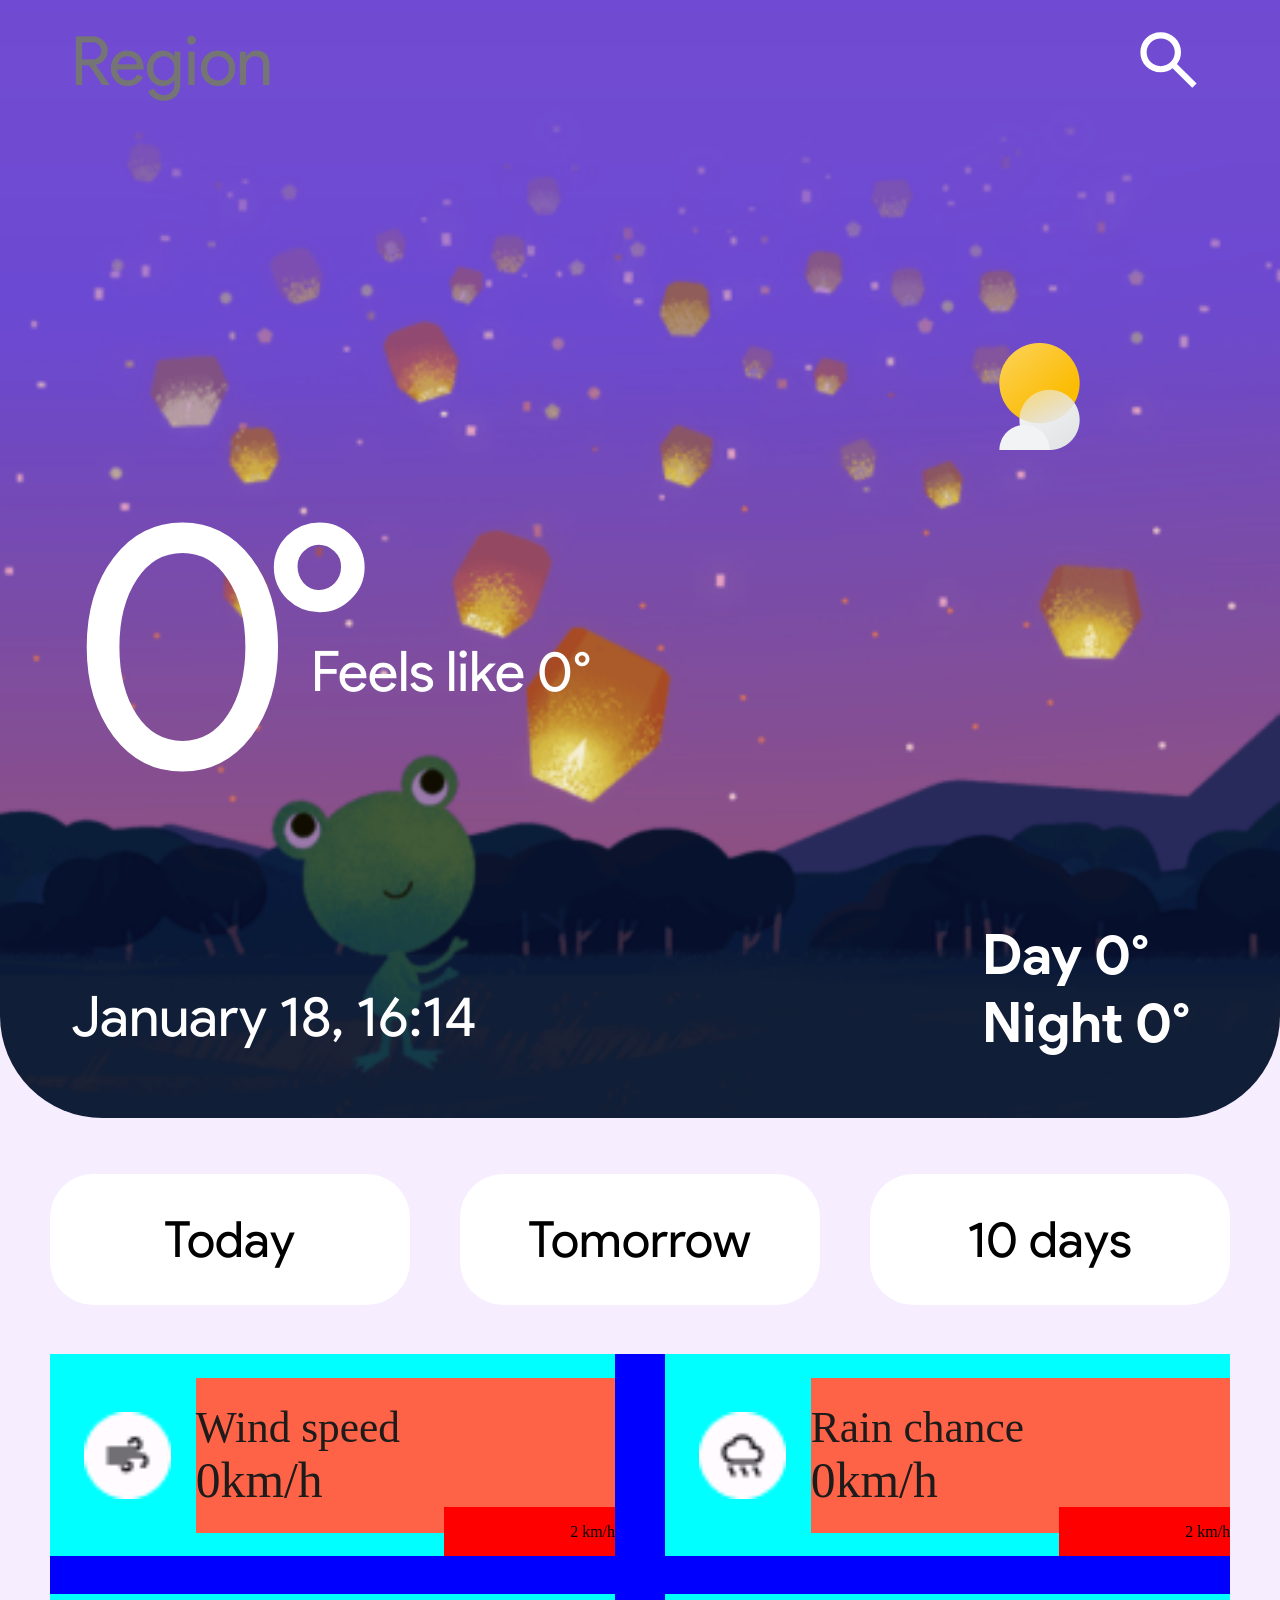
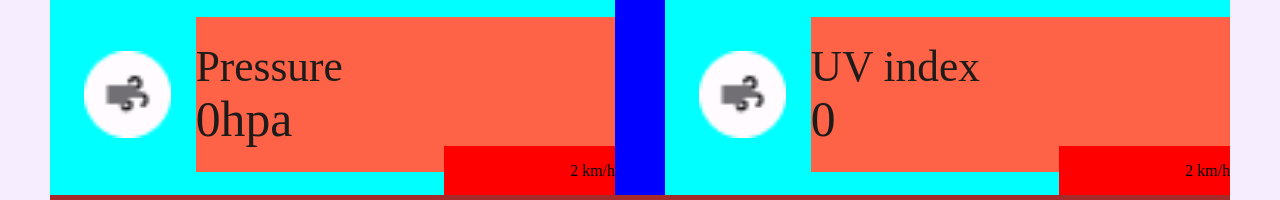
==== index.html @ 2fd83748 "feat: :sparkles: Enhance weather display components; add wind, rain, pressure, and UV sections with " ====
<!DOCTYPE html>
<html lang="en">
<head>
    <meta charset="UTF-8">
    <meta name="viewport" content="width=device-width, initial-scale=1.0">
    <title>Google Weather App Redesign</title>
    <link rel="shortcut icon" href="./storage/img/Dav logo.jpg" type="image/png">
    <link rel="stylesheet" href="./css/style.css">
    <script type="module" defer src="js/main.js"></script>
</head>
<body>
    <!-- wallpaper para la app desplegable-->
    <div>
        <!-- debe agarrar el 100 % de la pantalla y tener transicion de desvanecimiento para ver la pantalla principal -->

    </div> 

    <header class="headercontainer">
        
        <div class="regioncontainer">
            <input type="text" placeholder="Region" name="country"> <img src="storage/img/searchIcon.svg" alt="searchIcon">
        </div>

        <div class="tempcontainer">
            <p>0<span>°</span></p> <!-- comportamiento default -->
        </div>
        
        <div class="feelslikecontainer">
            <p>Feels like 0<span>°</span></p>
        </div>
        
        <div class="imgweathercontainer">
            <img src="storage/img/cloud_and_sun_1.png" alt="">
            <p>cloudy</p>
        </div>

        <div class="datecontainer">
            <p>January 18, 16:14</p>
        </div>

        <div class="daynightcontainer">
            <p>Day 0<span>°</span></p>
            <p>Night 0<span>°</span></p>
        </div>

        <div class="selectioncontaienr">
            <button>Today</button>
            <button>Tomorrow</button>
            <button>10 days</button>
        </div>


    </header>
    
    <main class="maincontainer">

        <section class="windrainpressureuvcontainer">
            
            <div class="windcontainer"> 
                
                <div>

                    <img src="storage/img/air.png" alt="">
                    
                    <div>
                        <p>Wind speed</p>
                        <p>0km/h</p>
    
                    </div>
                
                </div>

                <div>
                    <!-- velocidad con respecto a la hora anterior -->
                    <img src="" alt="">
                    <p>
                        2 <span>km/h</span>
                    </p>
                </div>
           
            </div>

             
            <div class="raincontainer"> 
                
                <div>

                    <img src="storage/img/rainy.png" alt="">
                    
                    <div>
                        <p>Rain chance</p>
                        <p>0km/h</p>
    
                    </div>
                
                </div>

                <div>
                    <!-- velocidad con respecto a la hora anterior -->
                    <img src="" alt="">
                    <p>
                        2 <span>km/h</span>
                    </p>
                </div>
           
            </div>

             
            <div class="pressurecontainer"> 
                
                <div>

                    <img src="storage/img/air.png" alt="">
                    
                    <div>
                        <p>Pressure</p>
                        <p>0hpa</p>
    
                    </div>
                
                </div>

                <div>
                    <!-- velocidad con respecto a la hora anterior -->
                    <img src="" alt="">
                    <p>
                        2 <span>km/h</span>
                    </p>
                </div>
           
            </div>

             
            <div class="uvcontainer"> 
                
                <div>

                    <img src="storage/img/air.png" alt="">
                    
                    <div>
                        <p>UV index</p>
                        <p>0</p>
    
                    </div>
                
                </div>

                <div>
                    <!-- velocidad con respecto a la hora anterior -->
                    <img src="" alt="">
                    <p>
                        2 <span>km/h</span>
                    </p>
                </div>
           
            </div>


        </section>
        <section class="hourlyforecast">

        </section>

        <section class="dailyforecast">

        </section>

    </main>




    <br><br><br><br><br><br><br><br><br><br><br><br><br><br><br><br><br><br><br><br><br><br><br><br><br><br><br><br><br><br><br><br><br><br><br><br><br><br><br><br><br><br><br><br><br><br><br><br><br><br>
    <br><br><br><br><br><br><br><br><br><br><br><br><br><br><br><br><br><br><br><br><br><br><br><br><br><br><br><br><br><br><br><br><br><br><br><br><br><br><br><br><br><br><br><br><br><br><br><br><br><br>

</body>
</html>
---- css/style.css ----
@import url(variables.css);

:root{

    --time: 1s;
    color-scheme: light dark;
}

*{margin: 0; padding: 0; 
    /* outline: 1px solid tomato; */
}
*::before, *::after{box-sizing: border-box;}
body{min-height: 100dvh;}
input, button, textarea, select{font: inherit;}
p{text-wrap: pretty;}
h1, h2, h3, h4, h5, h6{text-wrap: balance;}
/* img, video, svg{height: auto; max-width: 100%;} */
@media (prefers-reduced-motion: reduce){
*, *::before, *::after{
animation-duration: 0.01ms !important;
animation-iteration-count: 1 !important;
max-width: 100%;
transition-duration: 0.01ms !important;
scroll-behavior: auto !important;
transition: none;
}
}



/* ancho 412px */
/*  4.12 */
body{
    
    background-color: light-dark(rgba(246, 237, 255, 1),#252525);
}

.headercontainer {
    color: white;
    position: fixed;
    top: 0;
    width: 100vw;
    height: 87.37vw;
    background: url(../storage/img/background.png);
    
    background-repeat: no-repeat;
    background-size: cover;
    background-position-y: 100%;
    border-bottom-left-radius: 8vw;
    border-bottom-right-radius: 8vw;
    
    transition: height var(--time) ease-in-out, 
            background var(--time) ease-in-out, 
            border var(--time) ease-in-out, 
            border-radius var(--time) ease-in-out;
    
    .regioncontainer{
        position: fixed;
        width: 100vw;
        top: 1.45vw;
        
        
        display: flex;
        flex-direction: row;
        justify-content: space-between;
        align-items: center;
        input{
            width: inherit;
            font-family: "Product\ Sans\ Regular.ttf";
            margin-left: 5.58vw ;
            font-size: 5.34vw;
            border: none;
            outline: none;
            background: transparent;
            color: white;
            transition: all var(--time) ease-in-out;
        }

        
        img{
            margin-right: 5.82vw; 
            width: 5.82vw;
            height: 5.82vw;
        }

    }

    .tempcontainer{
        font-family: "Product\ Sans\ Regular.ttf";
        letter-spacing: -2.4vw;
        position: fixed;
        left: 5.58vw;
        top:33.73vw;
        white-space: nowrap;
        font-size: 27.18vw;
        transition: all var(--time) ease-in-out;
        
    }

    .feelslikecontainer{
        font-family: "Product\ Sans\ Regular.ttf";
        position: fixed;
        left: 24.27vw;
        top: 49.75vw;
        font-size: 4.36vw;
        transition: all var(--time) ease-in-out;

    }
    .imgweathercontainer{
        position: fixed;
        top:17.96vw;
        left:68.20vw;
        display: flex;
        flex-direction: column;
        gap: 3.39vw;
        height: 36.16vw;
        align-items: center;
        transition: all var(--time) ease-in-out;
        text-align: center;
        img{
            
            width: 25.97vw;
            height: 25.97vw;
            transition: all var(--time) ease-in-out;
            object-fit: scale-down;
        }

        p{
            font-family: "Product\ Sans\ Regular.ttf";
            font-size: 5.33vw;
            
            
        }
    }

    .datecontainer{
        font-family: "Product\ Sans\ Regular.ttf";
        position: fixed;
        top: 76.69vw;
        left: 5.58vw;
        font-size: 4.36vw;
        transition: all 0s ease-in-out;
        
    }

    .daynightcontainer{
        font-family: "font/Product\ Sans\ Bold.ttf";
        position: fixed;
        top: 71.84vw;
        left: 76.69vw;
        font-size: 4.36vw;
        display: flex;
        flex-direction: column;
        transition: all var(--time) ease-in-out;

    }


    .selectioncontaienr{
        position: fixed;
        display: flex;
        flex-direction: row;
        gap: 3.88vw;
        top: 91.74vw;
        
        left: 3.88vw;
        text-align: center;
        justify-content: center;
        align-items: center;
        width: 92.23vw;
        height: 10.19vw;
        transition: all var(--time) ease-in-out;
        
        button{
            font-family: "Product\ Sans\ Regular.ttf";
            height: 10.19vw;
            width: 40.29vw;
            justify-content: center;
            align-items: center;
            display: flex;
            border-radius: 3.40vw;
            background-color: white;
            color: black;
            font-size: 3.88vw;
            border: none;
        }
        
        button:hover{
            background-color: rgba(224, 182, 255, 1);
        }


    }
}


.maincontainer{
    background-color: brown;
    position: fixed;
    top: 105.82vw;
    left: 3.88vw;
    width: 92.23vw;
    height:100vw ;
    transition: all var(--time) ease-in-out;
    display: flex; flex-direction: column;
    gap:3.88vw ;

    .windrainpressureuvcontainer{
        background-color: blue;
        height: 34.45vw;
        width: 92.23vw;
        display: flex;
        flex-wrap: wrap;
        row-gap: 2.91vw;
        column-gap: 3.88vw;
        justify-content: space-around;
        align-items: center;
    
        div{
            position: relative;
            display: flex;
            flex-direction: row;
            justify-content: flex-end;
            align-items: center;
            height: 15.77vw;
            width:44.17vw ;
            background-color: aqua;
            
            >div:nth-child(1){
                
                width: 41.5vw;
                height: 12.13vw;                
                display: flex;
                justify-content: space-between;
                flex-direction: row;
                gap: 1.94vw;
                >img{
                    width: 6.79vw;
                    height: 6.79vw;
                }
                >div{
                    
                    display: flex;
                    flex-direction: column;
                    justify-content: center;
                    align-items: flex-start;
                    
                    width: 32.76vw;
                    height: 12.13vw;
                    background-color: tomato;
                    
                    >p:nth-child(1){
                        font-size: 3.39vw;
                        color: rgba(30, 27, 27, 1);
                        
                    }
                    
                    >p:nth-child(2){
                        font-size: 3.88vw;
                        color: rgba(30, 27, 27, 1);
                    }
                }
            }
            
            >div:nth-child(2){
                height: 3.88vw;
                width: 13.34vw;
                position: absolute;
                background-color: red;
                display: flex;
                flex-direction: row;
                right: 0;
                bottom: 0;

            }


        
        }
    }

    .hourlyforecast{
        background-color: blue;
        height: 10vw;
        width: 10vw;
    }

    .dailyforecast{
        
    }

}
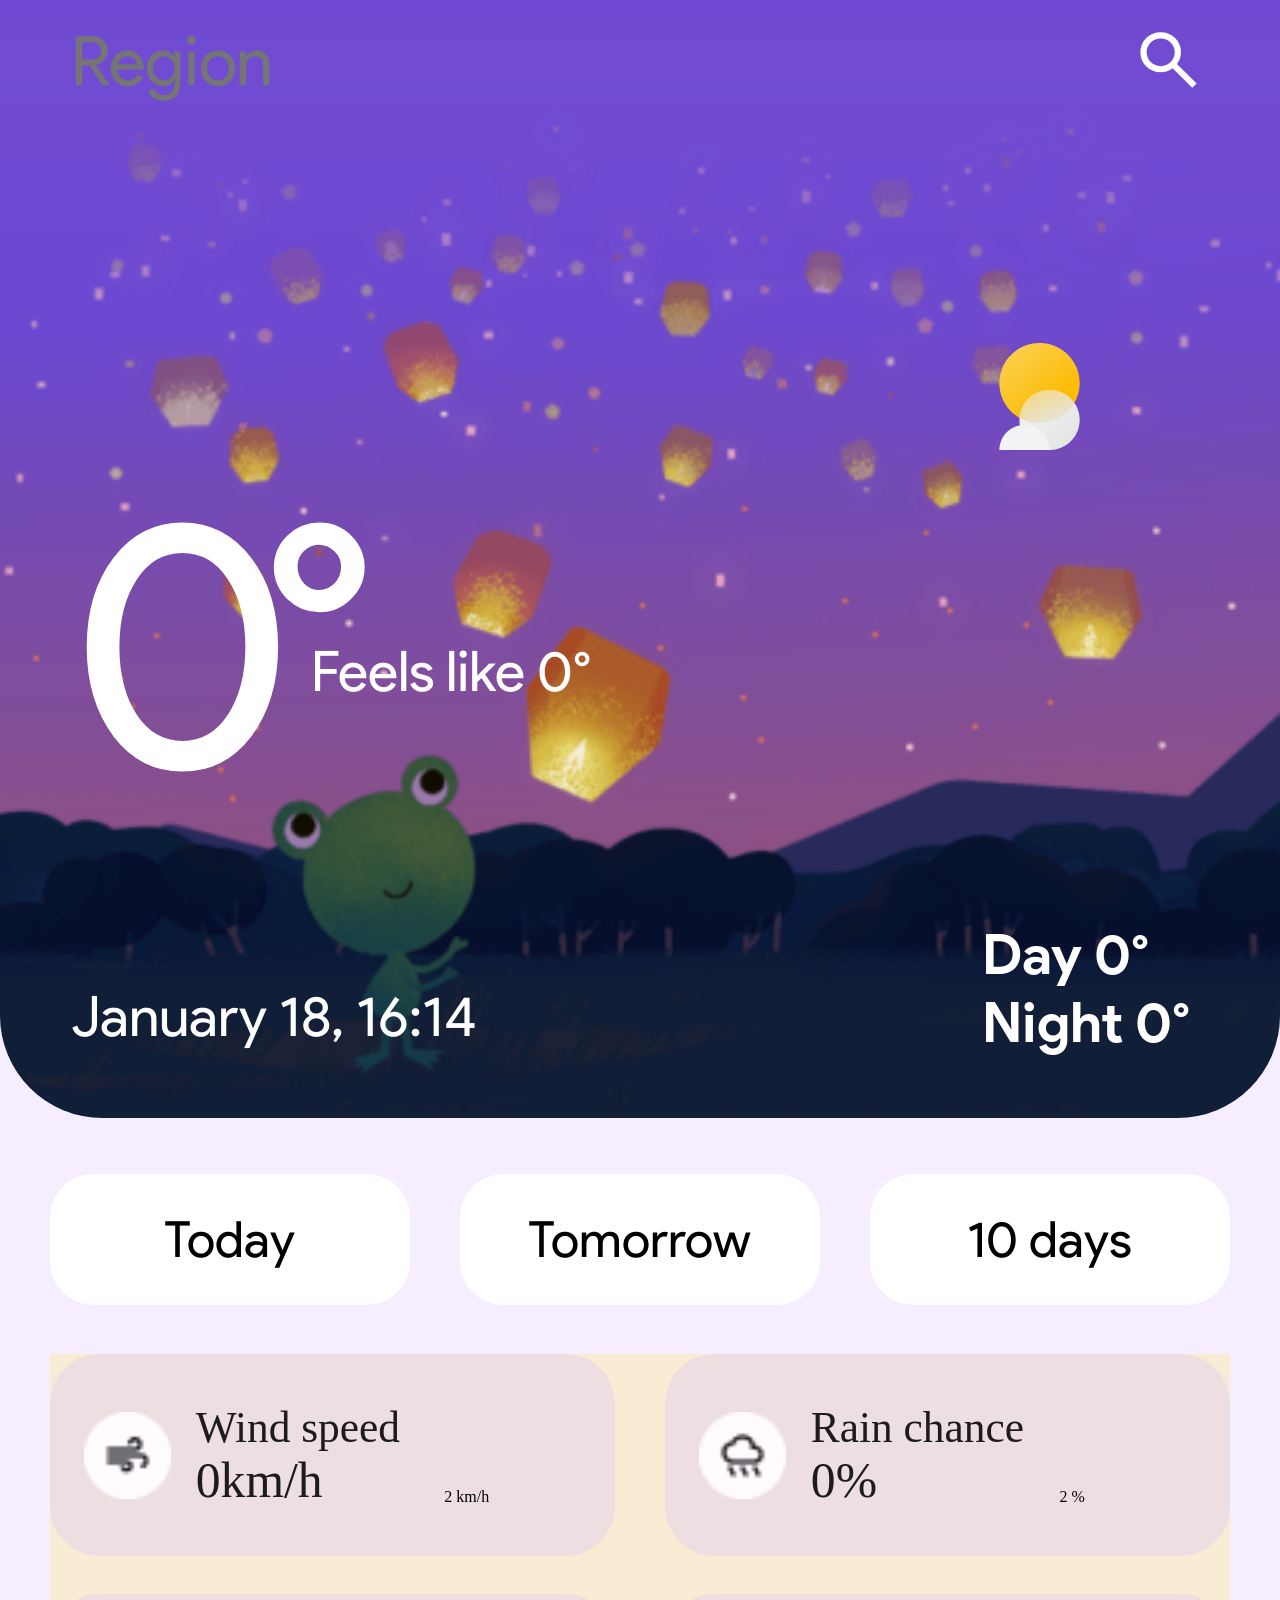
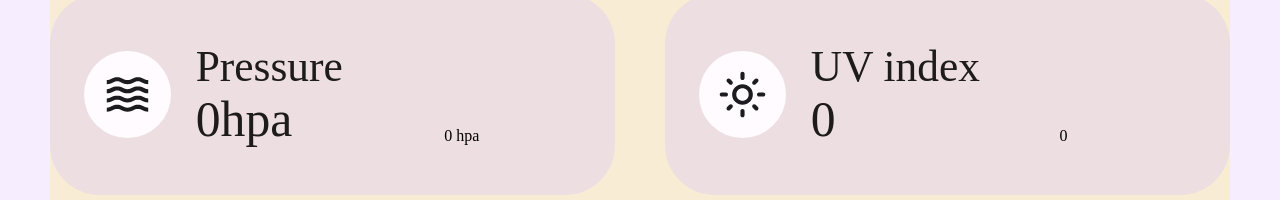
==== commit 9e517472: "feat: :sparkles: Update weather display components; modify rain chance, pressure, and UV index secti" ====
--- a/index.html
+++ b/index.html
@@ -89,7 +89,7 @@
                     
                     <div>
                         <p>Rain chance</p>
-                        <p>0km/h</p>
+                        <p>0%</p>
     
                     </div>
                 
@@ -99,7 +99,7 @@
                     <!-- velocidad con respecto a la hora anterior -->
                     <img src="" alt="">
                     <p>
-                        2 <span>km/h</span>
+                        2 <span>%</span>
                     </p>
                 </div>
            
@@ -110,7 +110,7 @@
                 
                 <div>
 
-                    <img src="storage/img/air.png" alt="">
+                    <img src="storage/img/pressre.svg" alt="">
                     
                     <div>
                         <p>Pressure</p>
@@ -124,7 +124,7 @@
                     <!-- velocidad con respecto a la hora anterior -->
                     <img src="" alt="">
                     <p>
-                        2 <span>km/h</span>
+                        0 <span>hpa</span>
                     </p>
                 </div>
            
@@ -135,7 +135,7 @@
                 
                 <div>
 
-                    <img src="storage/img/air.png" alt="">
+                    <img src="storage/img/uv.svg" alt="">
                     
                     <div>
                         <p>UV index</p>
@@ -149,7 +149,7 @@
                     <!-- velocidad con respecto a la hora anterior -->
                     <img src="" alt="">
                     <p>
-                        2 <span>km/h</span>
+                        0 <span></span>
                     </p>
                 </div>
            
@@ -157,6 +157,8 @@
 
 
         </section>
+
+
         <section class="hourlyforecast">
 
         </section>
--- a/css/style.css
+++ b/css/style.css
@@ -195,7 +195,7 @@
 
 
 .maincontainer{
-    background-color: brown;
+    background-color: rgba(250, 238, 174, 0.527);
     position: fixed;
     top: 105.82vw;
     left: 3.88vw;
@@ -206,7 +206,6 @@
     gap:3.88vw ;
 
     .windrainpressureuvcontainer{
-        background-color: blue;
         height: 34.45vw;
         width: 92.23vw;
         display: flex;
@@ -215,8 +214,9 @@
         column-gap: 3.88vw;
         justify-content: space-around;
         align-items: center;
-    
-        div{
+        
+        >div{
+            border-radius: 3.88vw;
             position: relative;
             display: flex;
             flex-direction: row;
@@ -224,14 +224,14 @@
             align-items: center;
             height: 15.77vw;
             width:44.17vw ;
-            background-color: aqua;
+            background-color: rgba(208, 188, 255, 0.30);
             
             >div:nth-child(1){
-                
                 width: 41.5vw;
                 height: 12.13vw;                
                 display: flex;
                 justify-content: space-between;
+                align-items: center;
                 flex-direction: row;
                 gap: 1.94vw;
                 >img{
@@ -240,6 +240,7 @@
                 }
                 >div{
                     
+                    border-radius: 0;
                     display: flex;
                     flex-direction: column;
                     justify-content: center;
@@ -247,7 +248,7 @@
                     
                     width: 32.76vw;
                     height: 12.13vw;
-                    background-color: tomato;
+                    
                     
                     >p:nth-child(1){
                         font-size: 3.39vw;
@@ -263,14 +264,16 @@
             }
             
             >div:nth-child(2){
+                border-radius: 0;
                 height: 3.88vw;
                 width: 13.34vw;
                 position: absolute;
-                background-color: red;
+                
                 display: flex;
                 flex-direction: row;
+                justify-content: flex-start;
                 right: 0;
-                bottom: 0;
+                bottom: 1.45vw;
 
             }
 
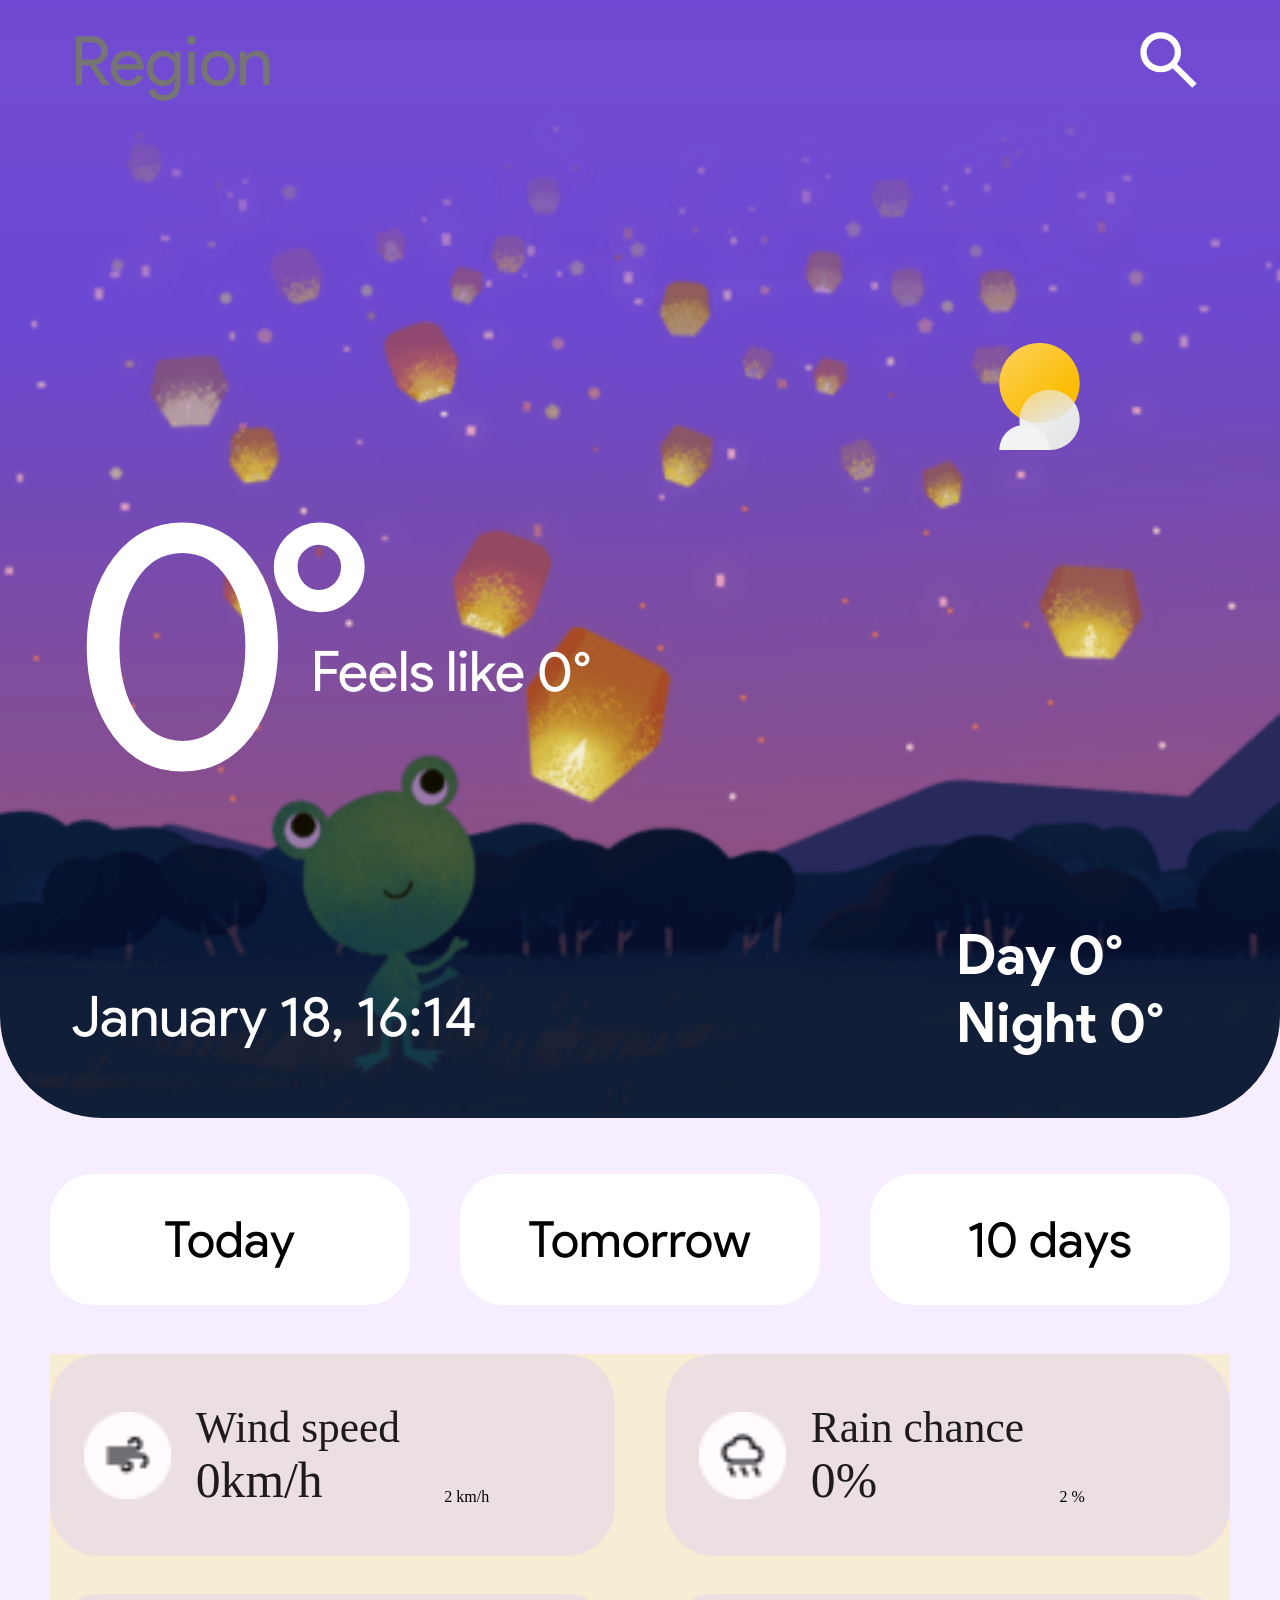
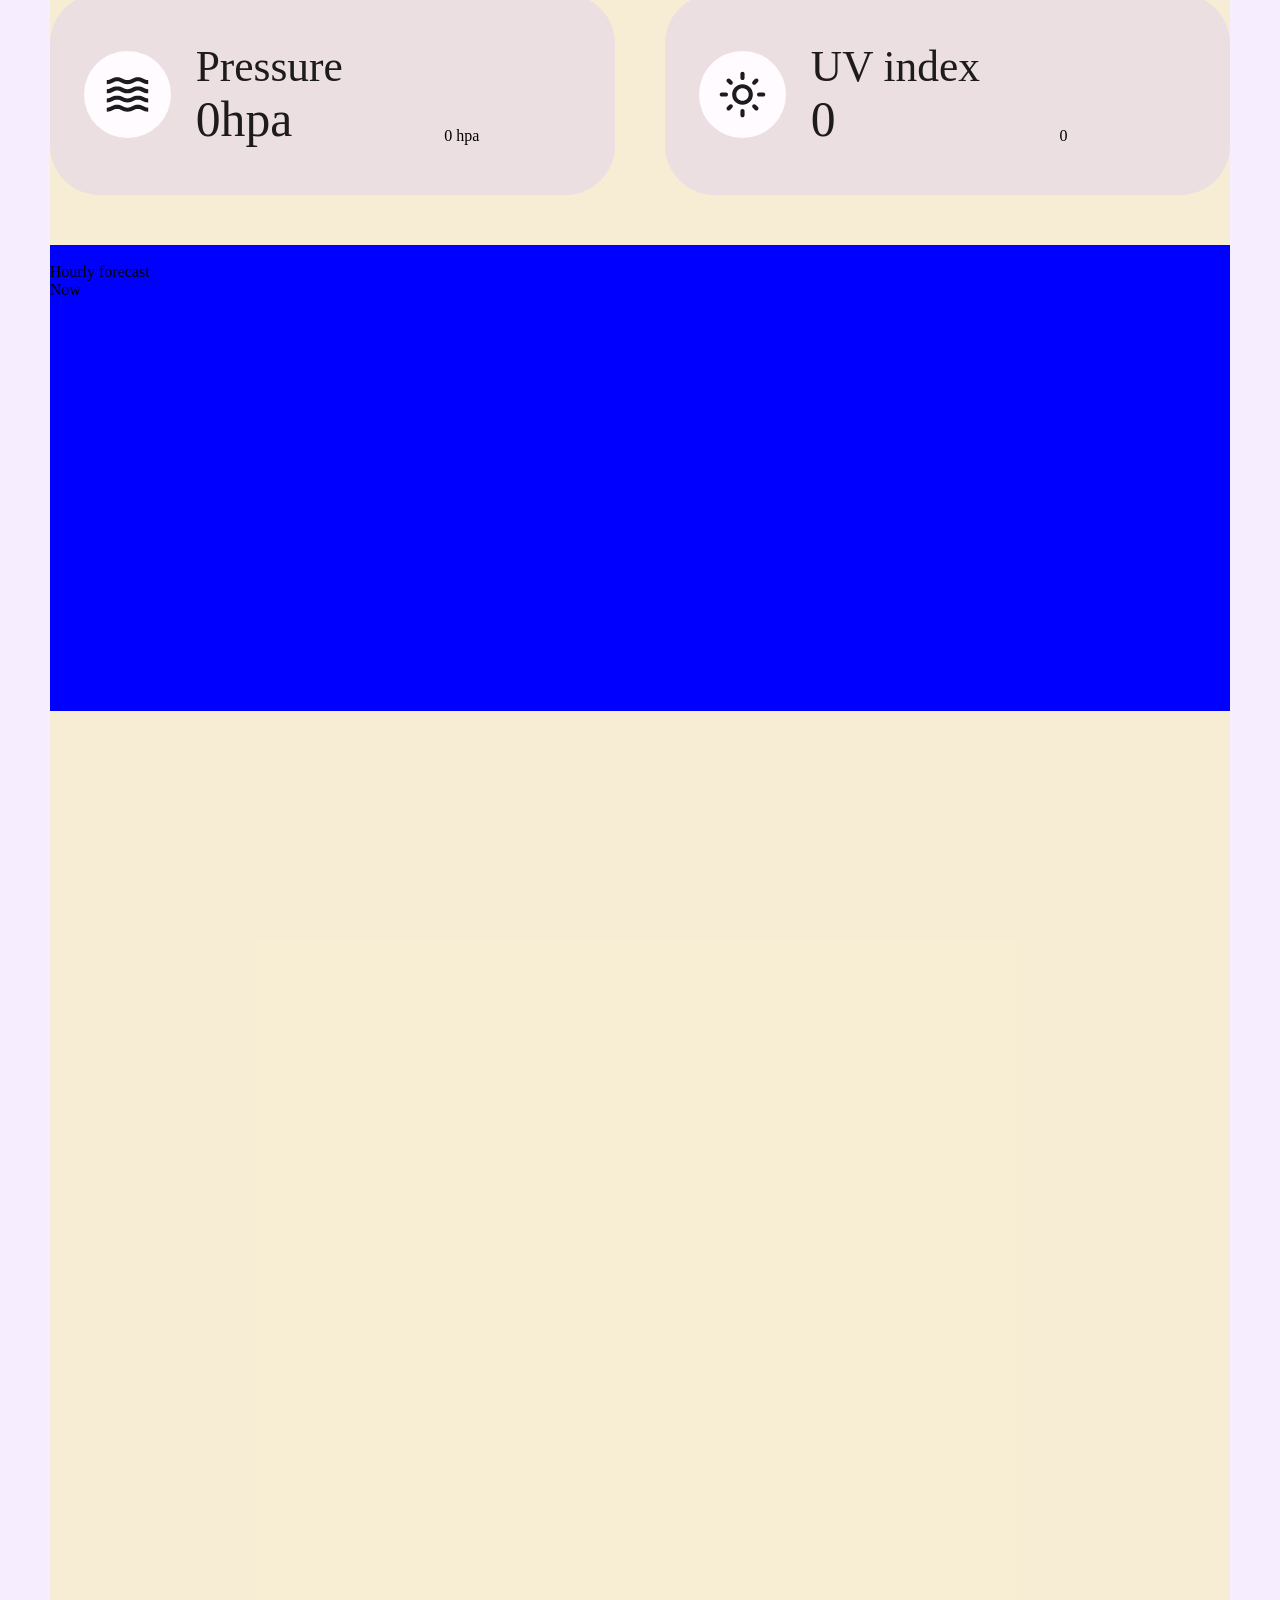
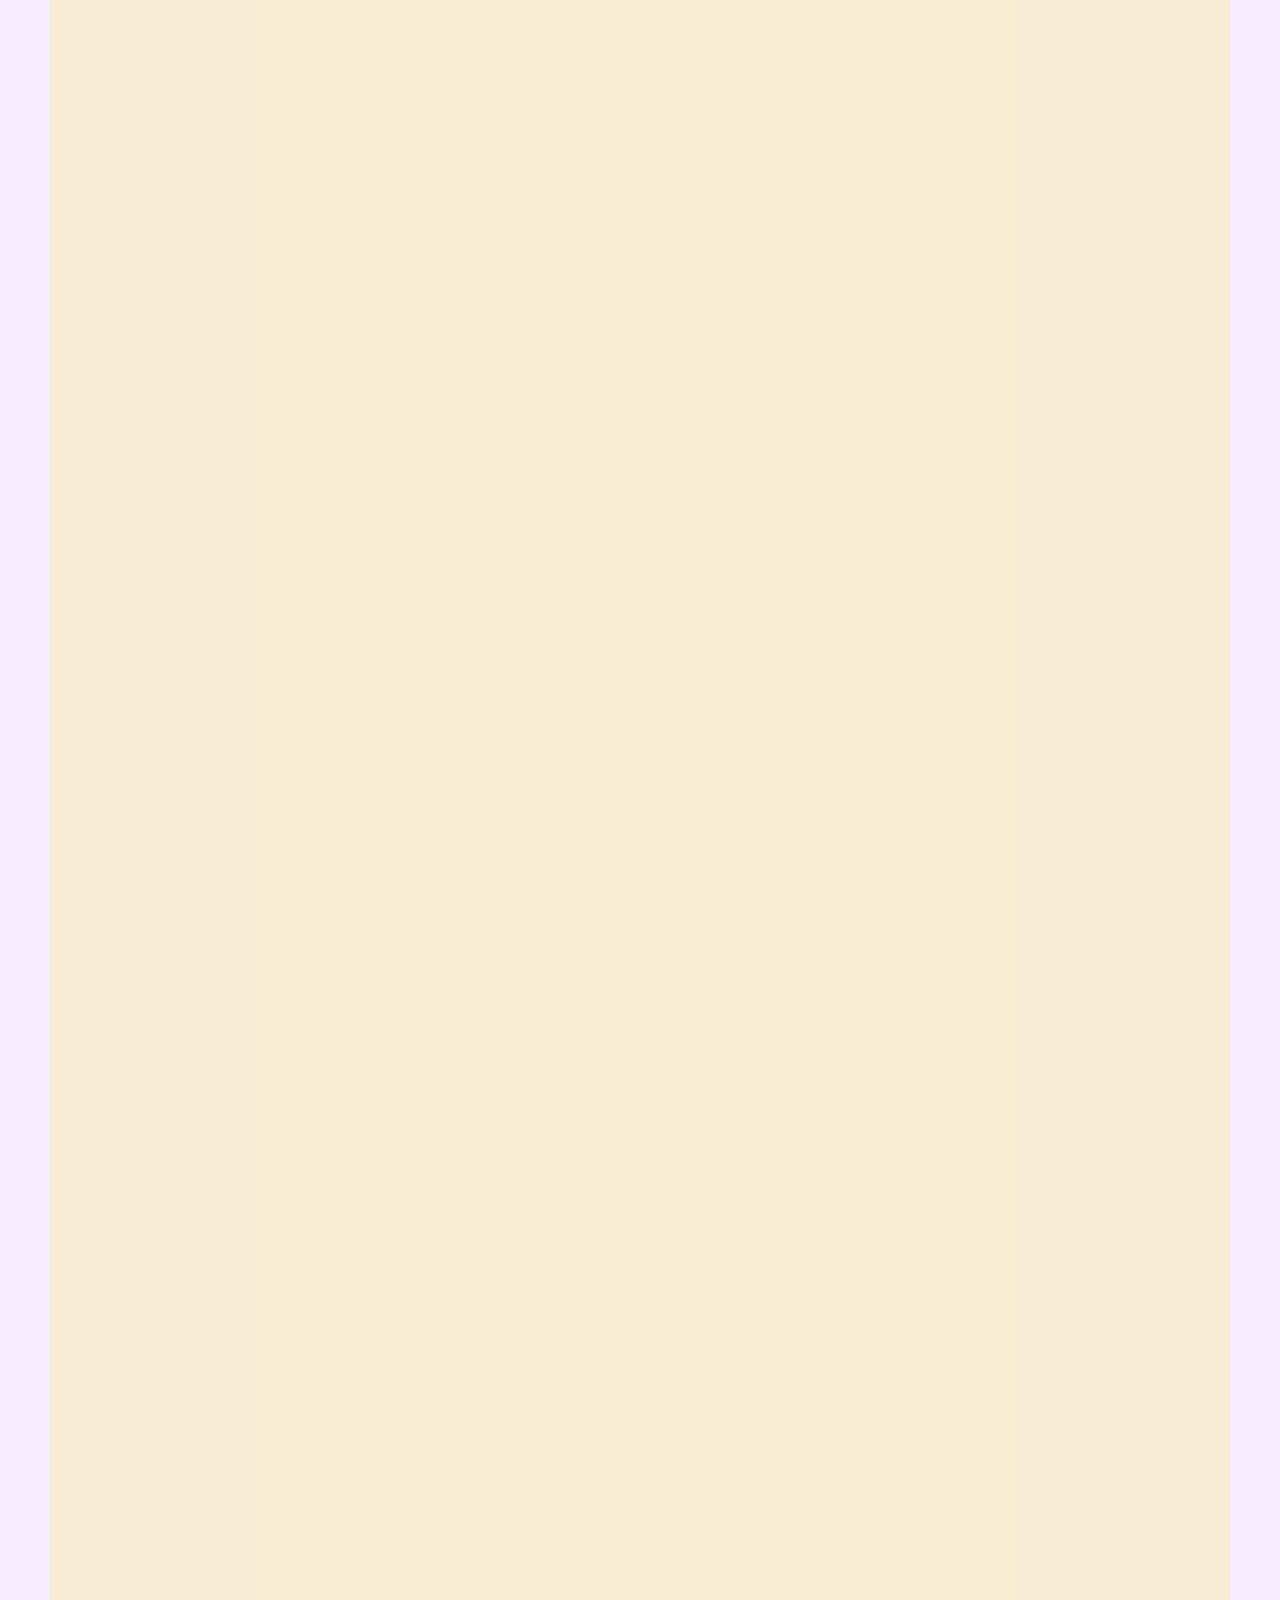
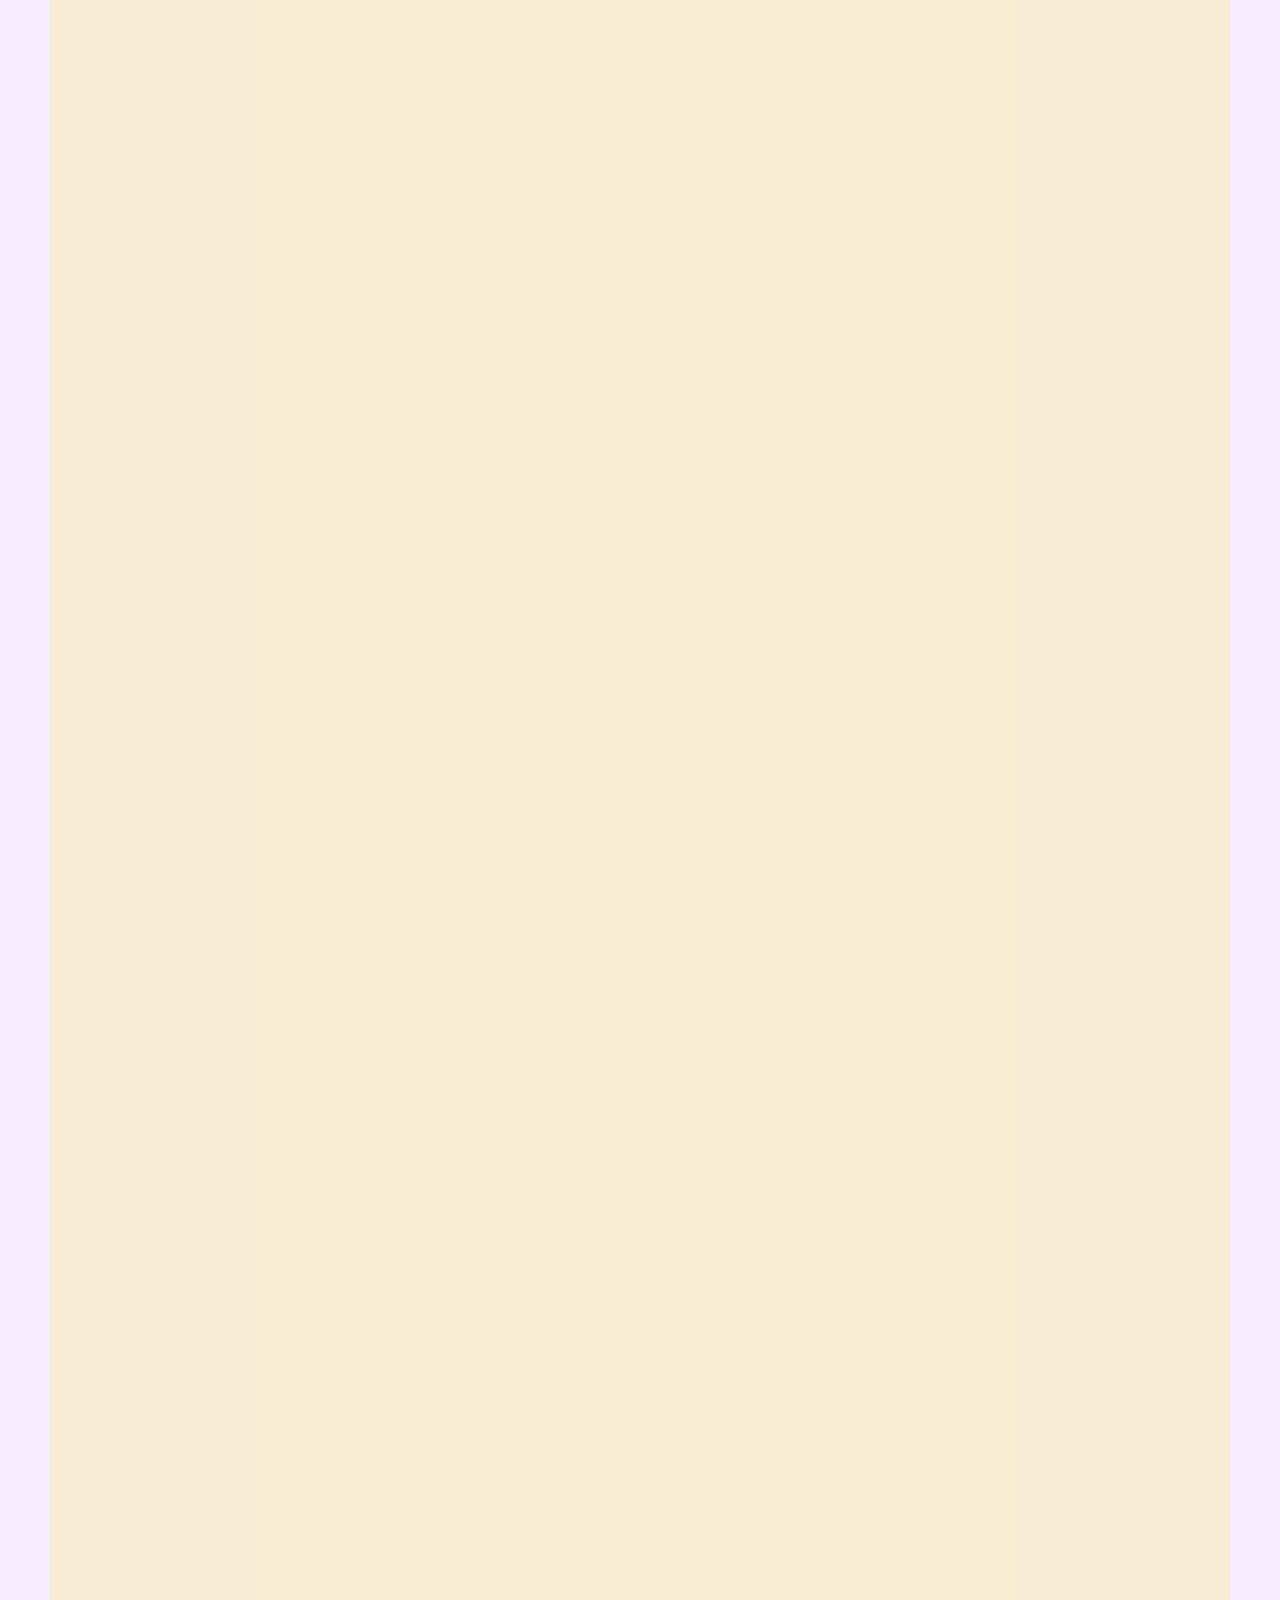
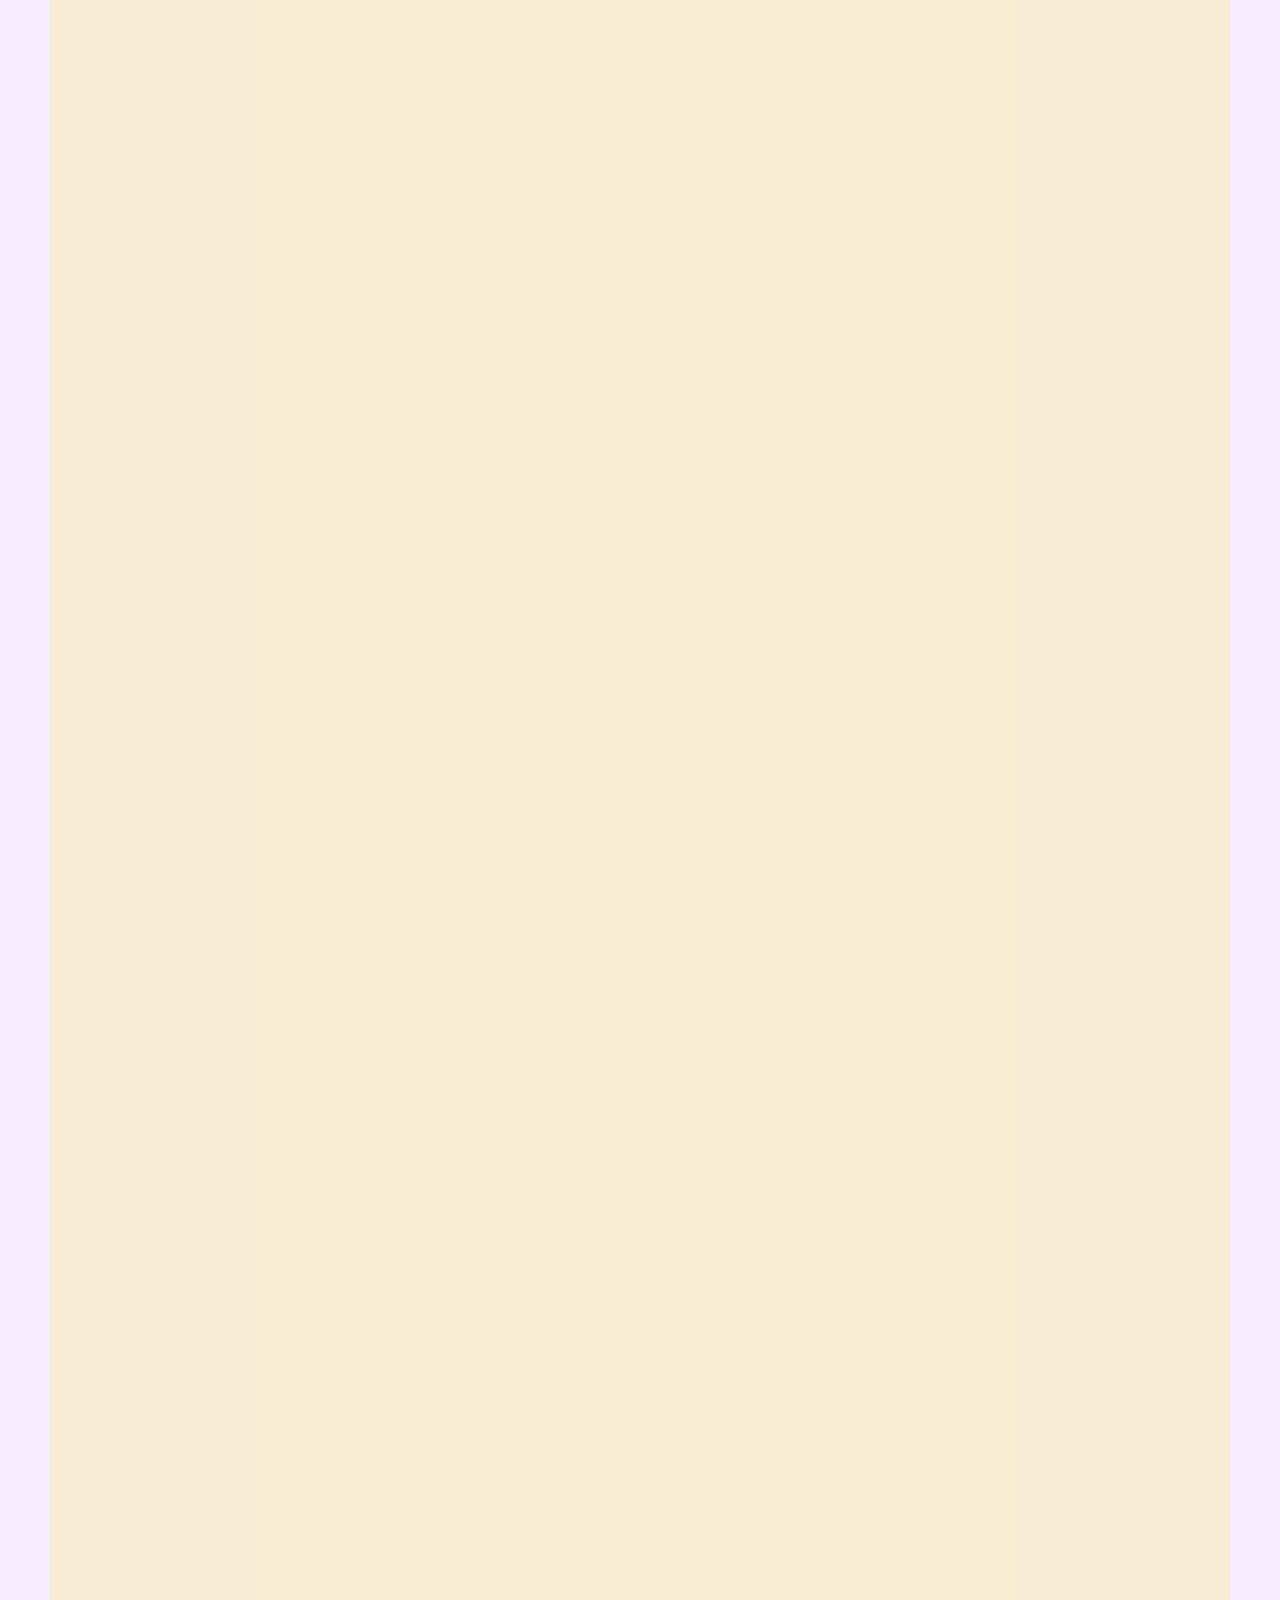
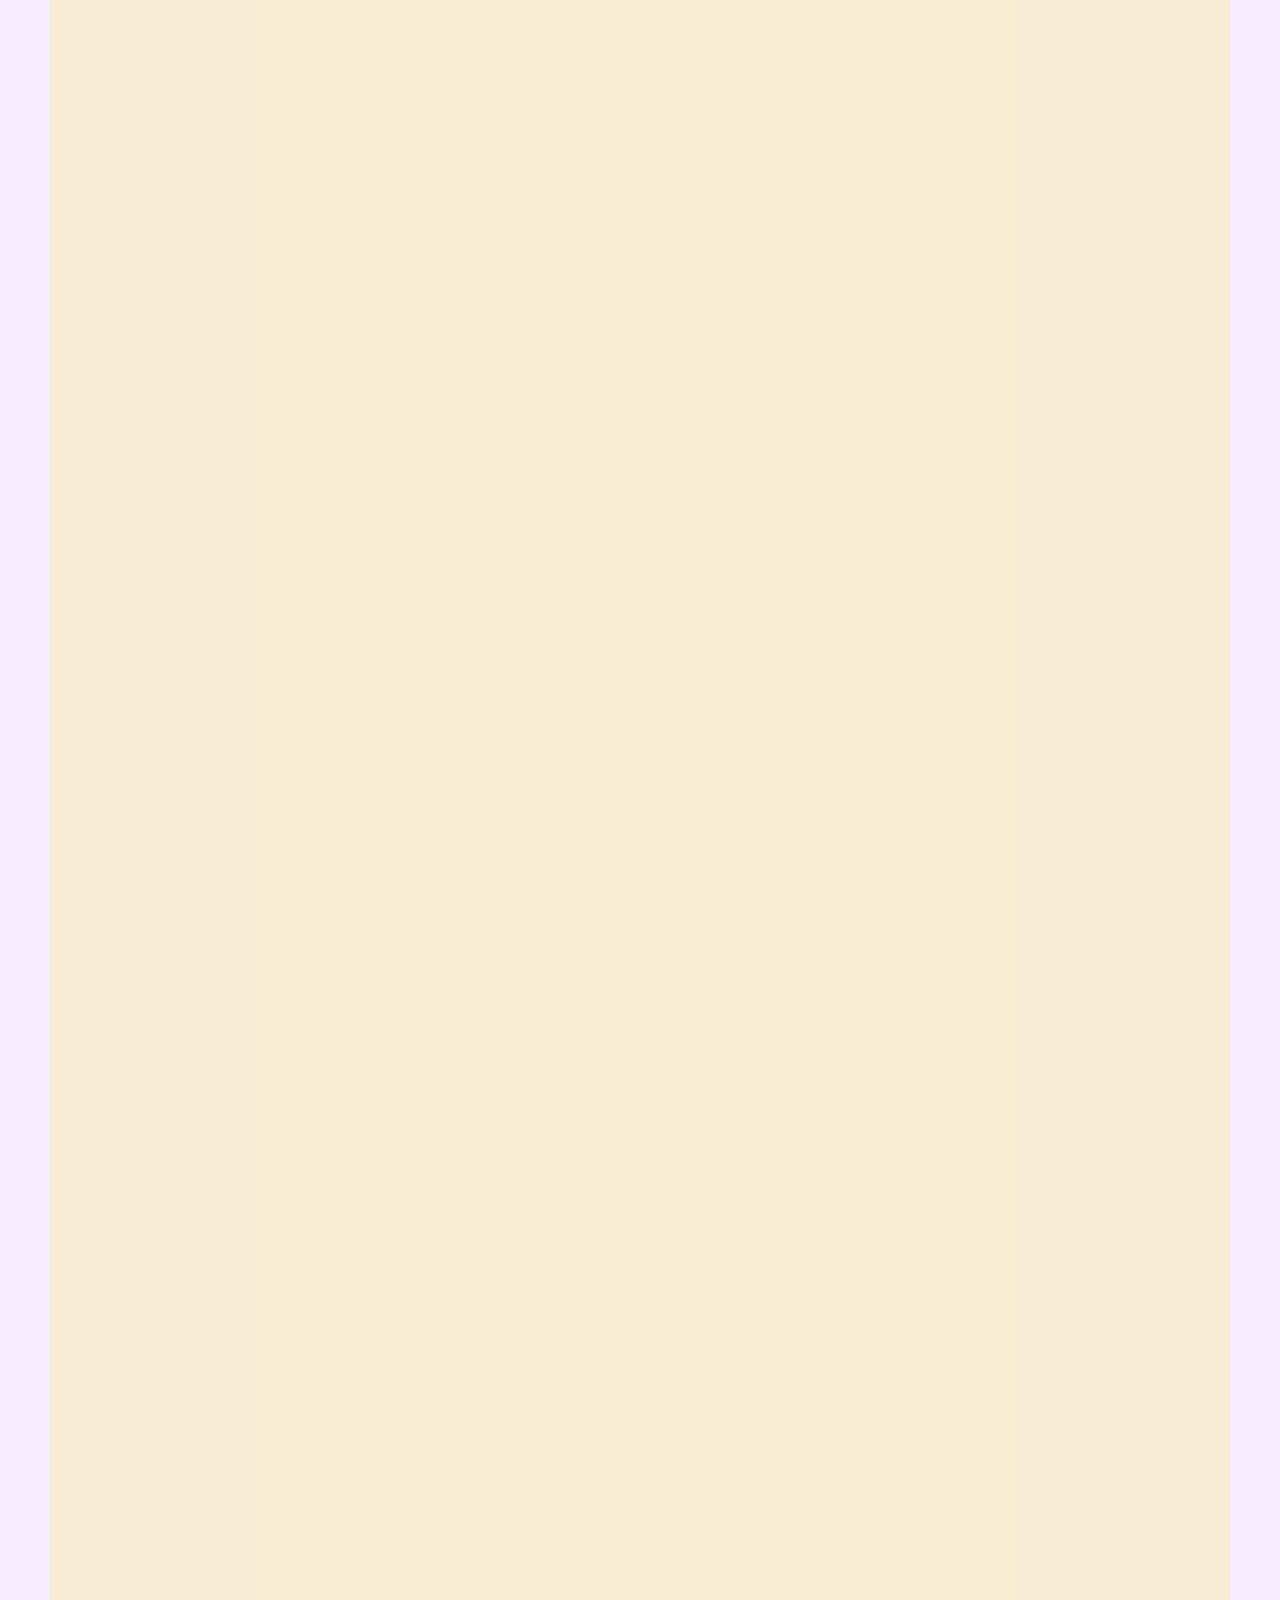
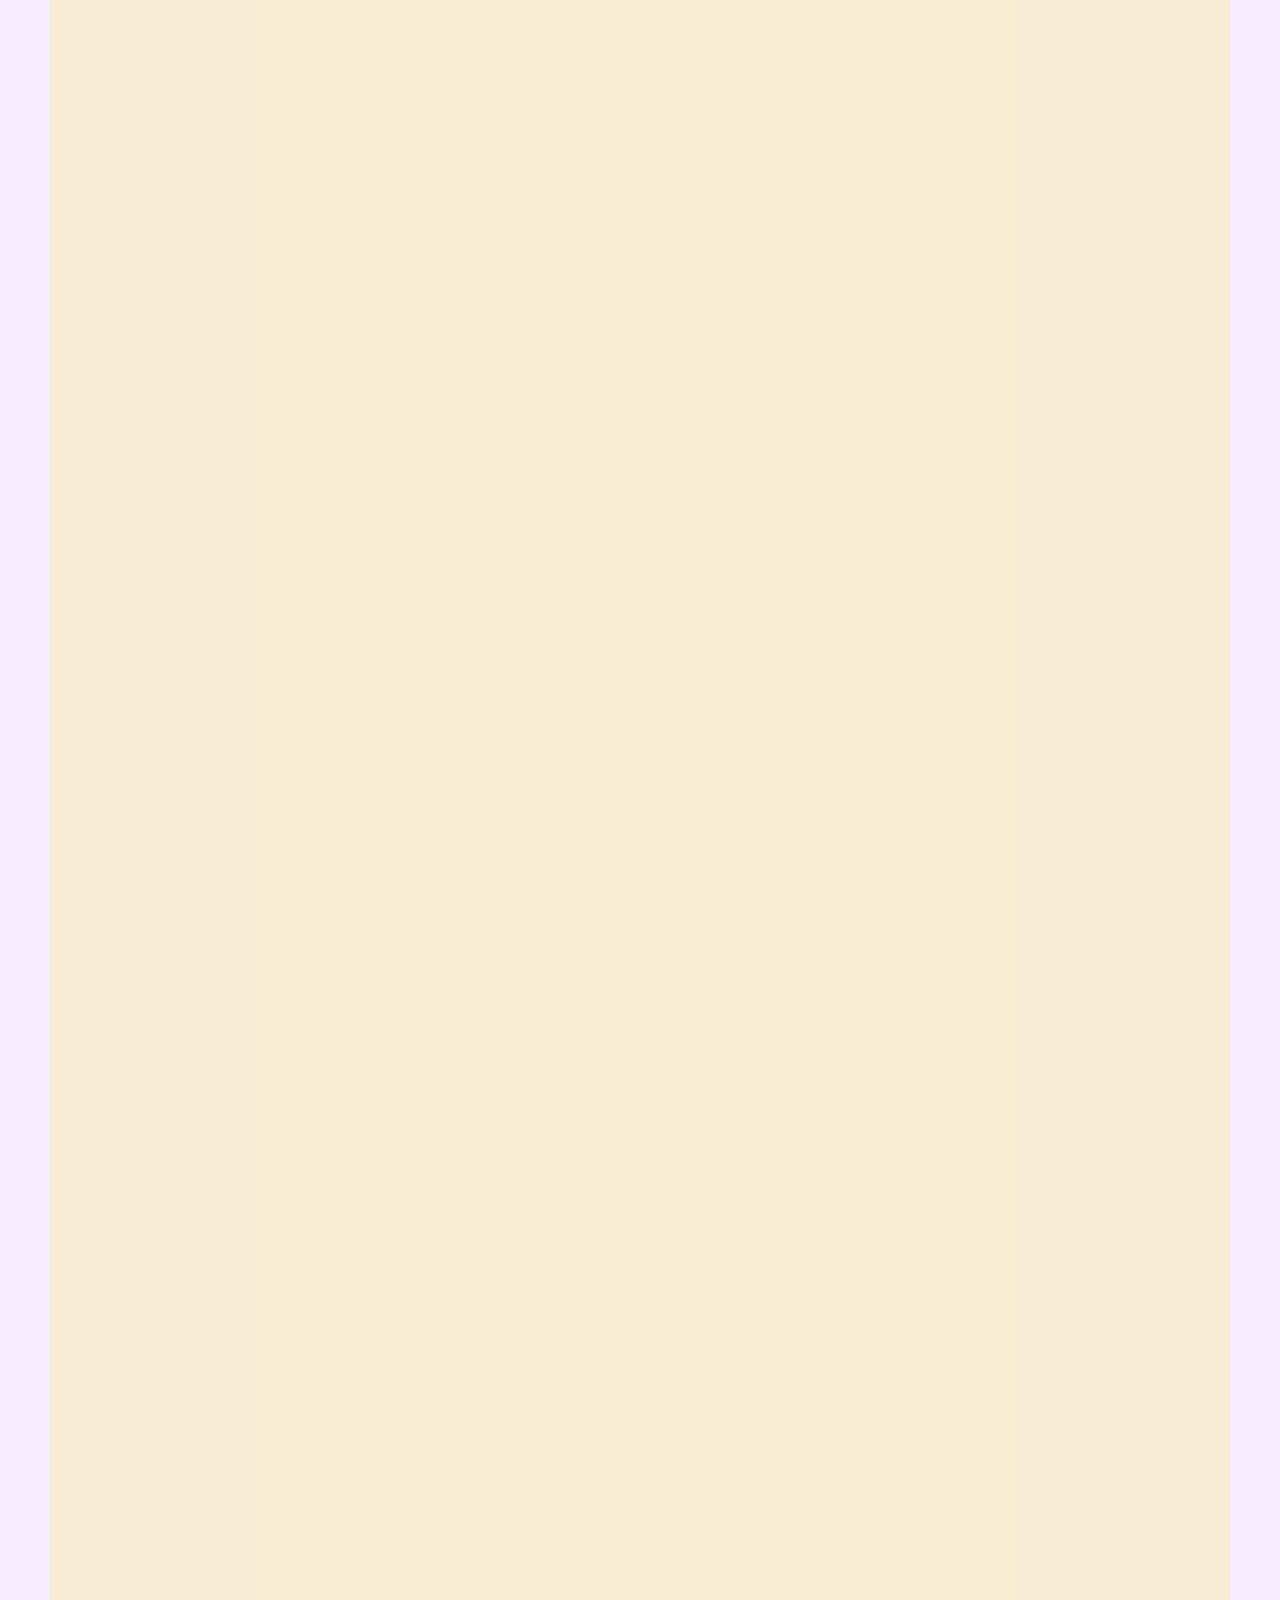
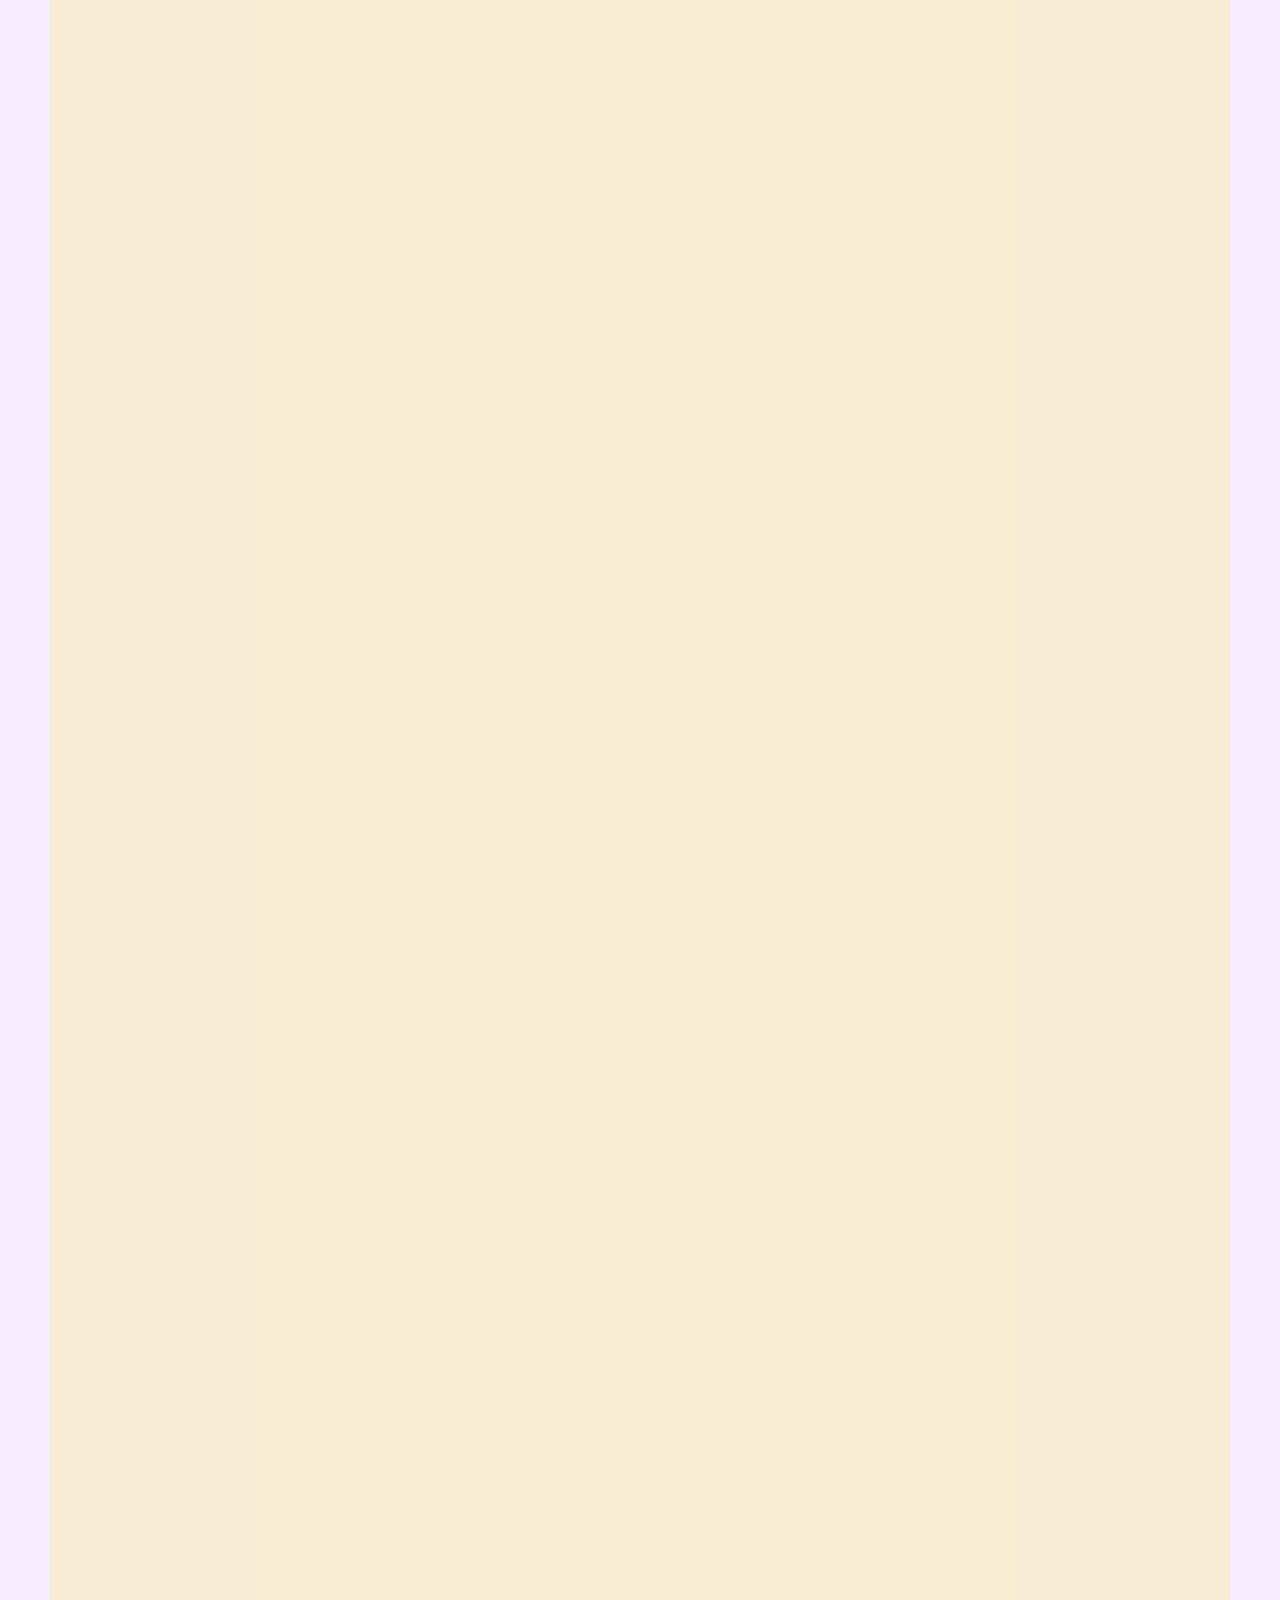
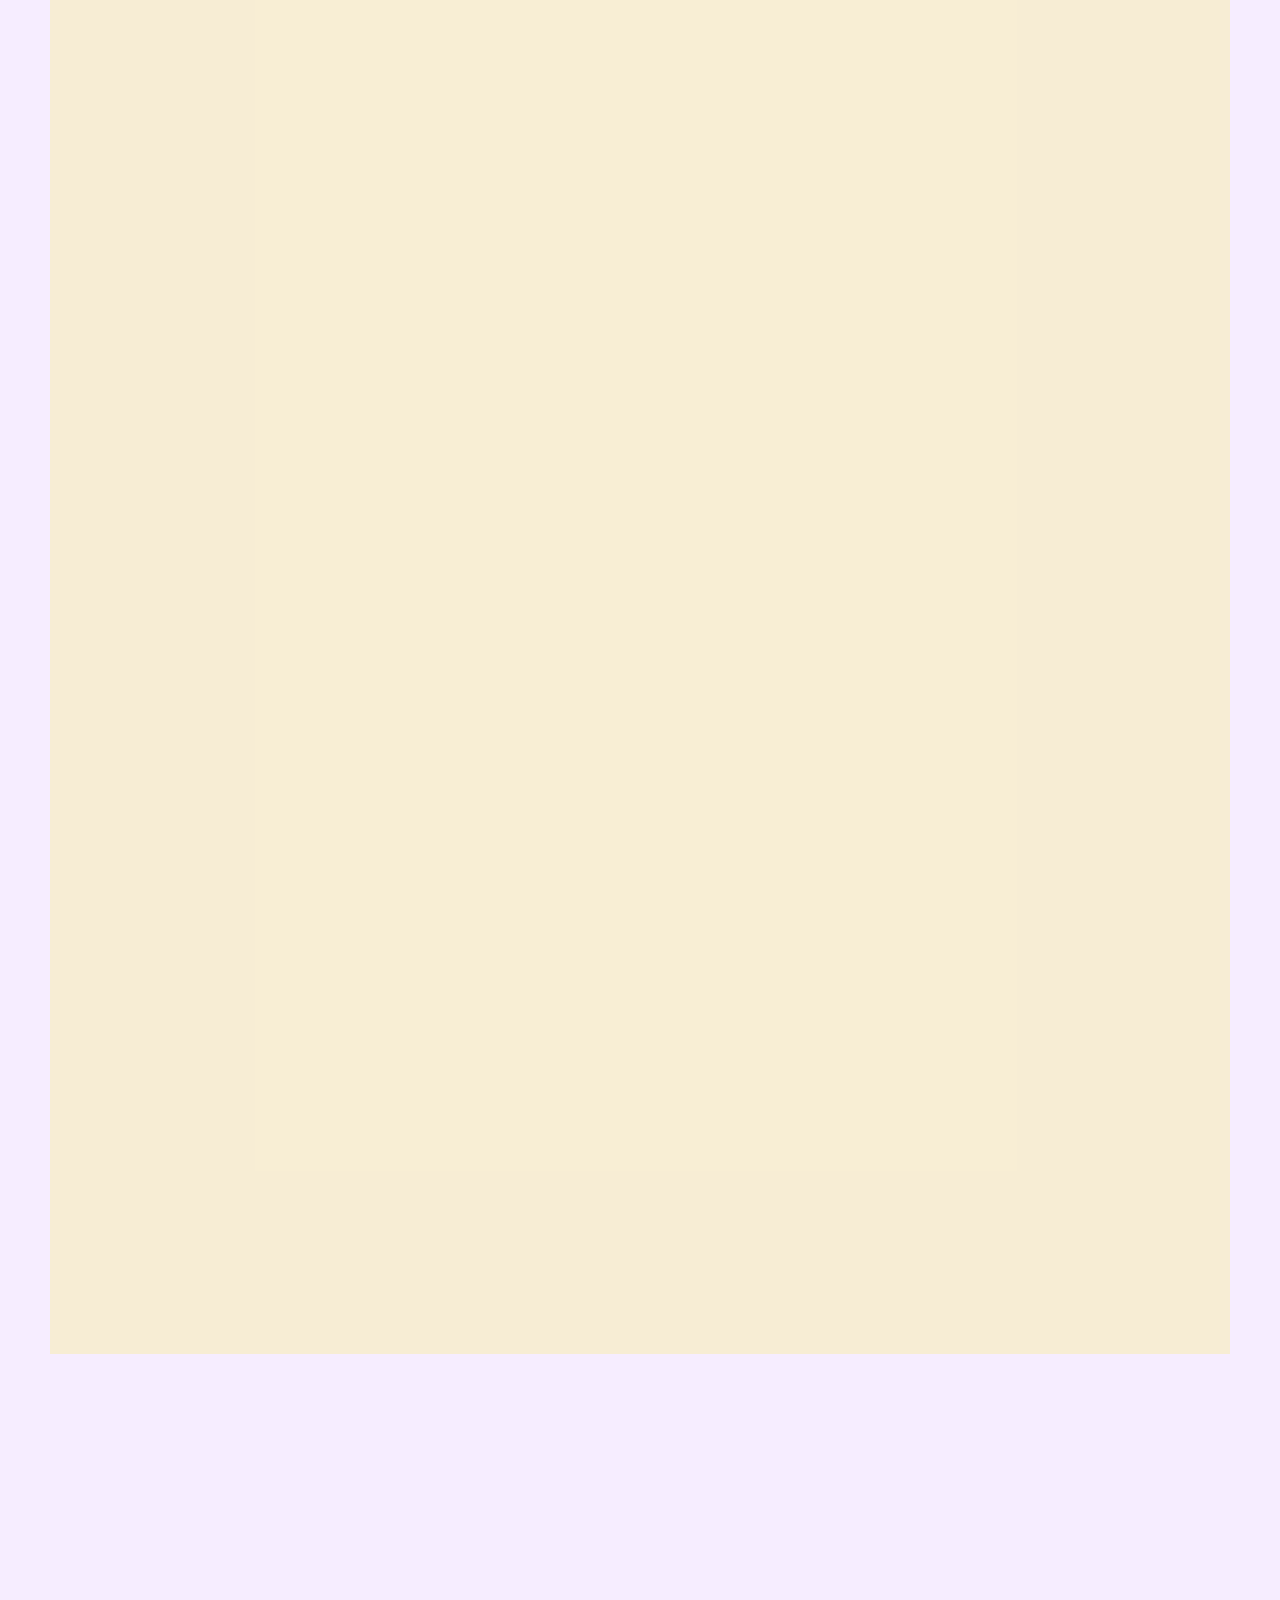
==== commit 5aa2a788: "feat: :sparkles: Enhance UI and layout; add smooth scrolling, adjust element positions, and improve " ====
--- a/index.html
+++ b/index.html
@@ -160,6 +160,80 @@
 
 
         <section class="hourlyforecast">
+            <div>
+                <img src="" alt="">
+                <p>Hourly forecast</p>
+            </div>      
+            
+            <div>
+                <div>
+                    <p>Now</p>
+                    <img src="" alt="">
+                    <p></p>
+                </div>
+                <div>
+                    <p></p>
+                    <img src="" alt="">
+                    <p></p>
+                </div>
+                <div>
+                    <p></p>
+                    <img src="" alt="">
+                    <p></p>
+                </div>
+                <div>
+                    <p></p>
+                    <img src="" alt="">
+                    <p></p>
+                </div>
+                <div>
+                    <p></p>
+                    <img src="" alt="">
+                    <p></p>
+                </div>
+                <div>
+                    <p></p>
+                    <img src="" alt="">
+                    <p></p>
+                </div>
+                <div>
+                    <p></p>
+                    <img src="" alt="">
+                    <p></p>
+                </div>
+                <div>
+                    <p></p>
+                    <img src="" alt="">
+                    <p></p>
+                </div>
+                <div>
+                    <p></p>
+                    <img src="" alt="">
+                    <p></p>
+                </div>
+                <div>
+                    <p></p>
+                    <img src="" alt="">
+                    <p></p>
+                </div>
+                <div>
+                    <p></p>
+                    <img src="" alt="">
+                    <p></p>
+                </div>
+                <div>
+                    <p></p>
+                    <img src="" alt="">
+                    <p></p>
+                </div>
+                <div>
+                    <p></p>
+                    <img src="" alt="">
+                    <p></p>
+                </div>
+
+
+            </div>
 
         </section>
 
--- a/css/style.css
+++ b/css/style.css
@@ -31,8 +31,10 @@
 /* ancho 412px */
 /*  4.12 */
 body{
-    
+    overflow-y: scroll;
+    scroll-behavior: smooth;
     background-color: light-dark(rgba(246, 237, 255, 1),#252525);
+    flex-shrink: 0;
 }
 
 .headercontainer {
@@ -139,7 +141,7 @@
         top: 76.69vw;
         left: 5.58vw;
         font-size: 4.36vw;
-        transition: all 0s ease-in-out;
+        transition: all var(--time) ease-in-out;
         
     }
 
@@ -147,11 +149,13 @@
         font-family: "font/Product\ Sans\ Bold.ttf";
         position: fixed;
         top: 71.84vw;
-        left: 76.69vw;
+        left: 74.69vw;
         font-size: 4.36vw;
         display: flex;
         flex-direction: column;
         transition: all var(--time) ease-in-out;
+        width: 22vw;
+        
 
     }
 
@@ -196,14 +200,17 @@
 
 .maincontainer{
     background-color: rgba(250, 238, 174, 0.527);
-    position: fixed;
+    position:relative;
     top: 105.82vw;
     left: 3.88vw;
     width: 92.23vw;
-    height:100vw ;
+    height: 1000vw ;
+    flex-shrink: 0;
     transition: all var(--time) ease-in-out;
     display: flex; flex-direction: column;
     gap:3.88vw ;
+    z-index: -1;
+    transition: all 1.5s ease-in-out;
 
     .windrainpressureuvcontainer{
         height: 34.45vw;
@@ -284,11 +291,12 @@
 
     .hourlyforecast{
         background-color: blue;
-        height: 10vw;
-        width: 10vw;
+        width: 92.23vw;
+        height: 36.40vw;
     }
 
     .dailyforecast{
+
         
     }
 
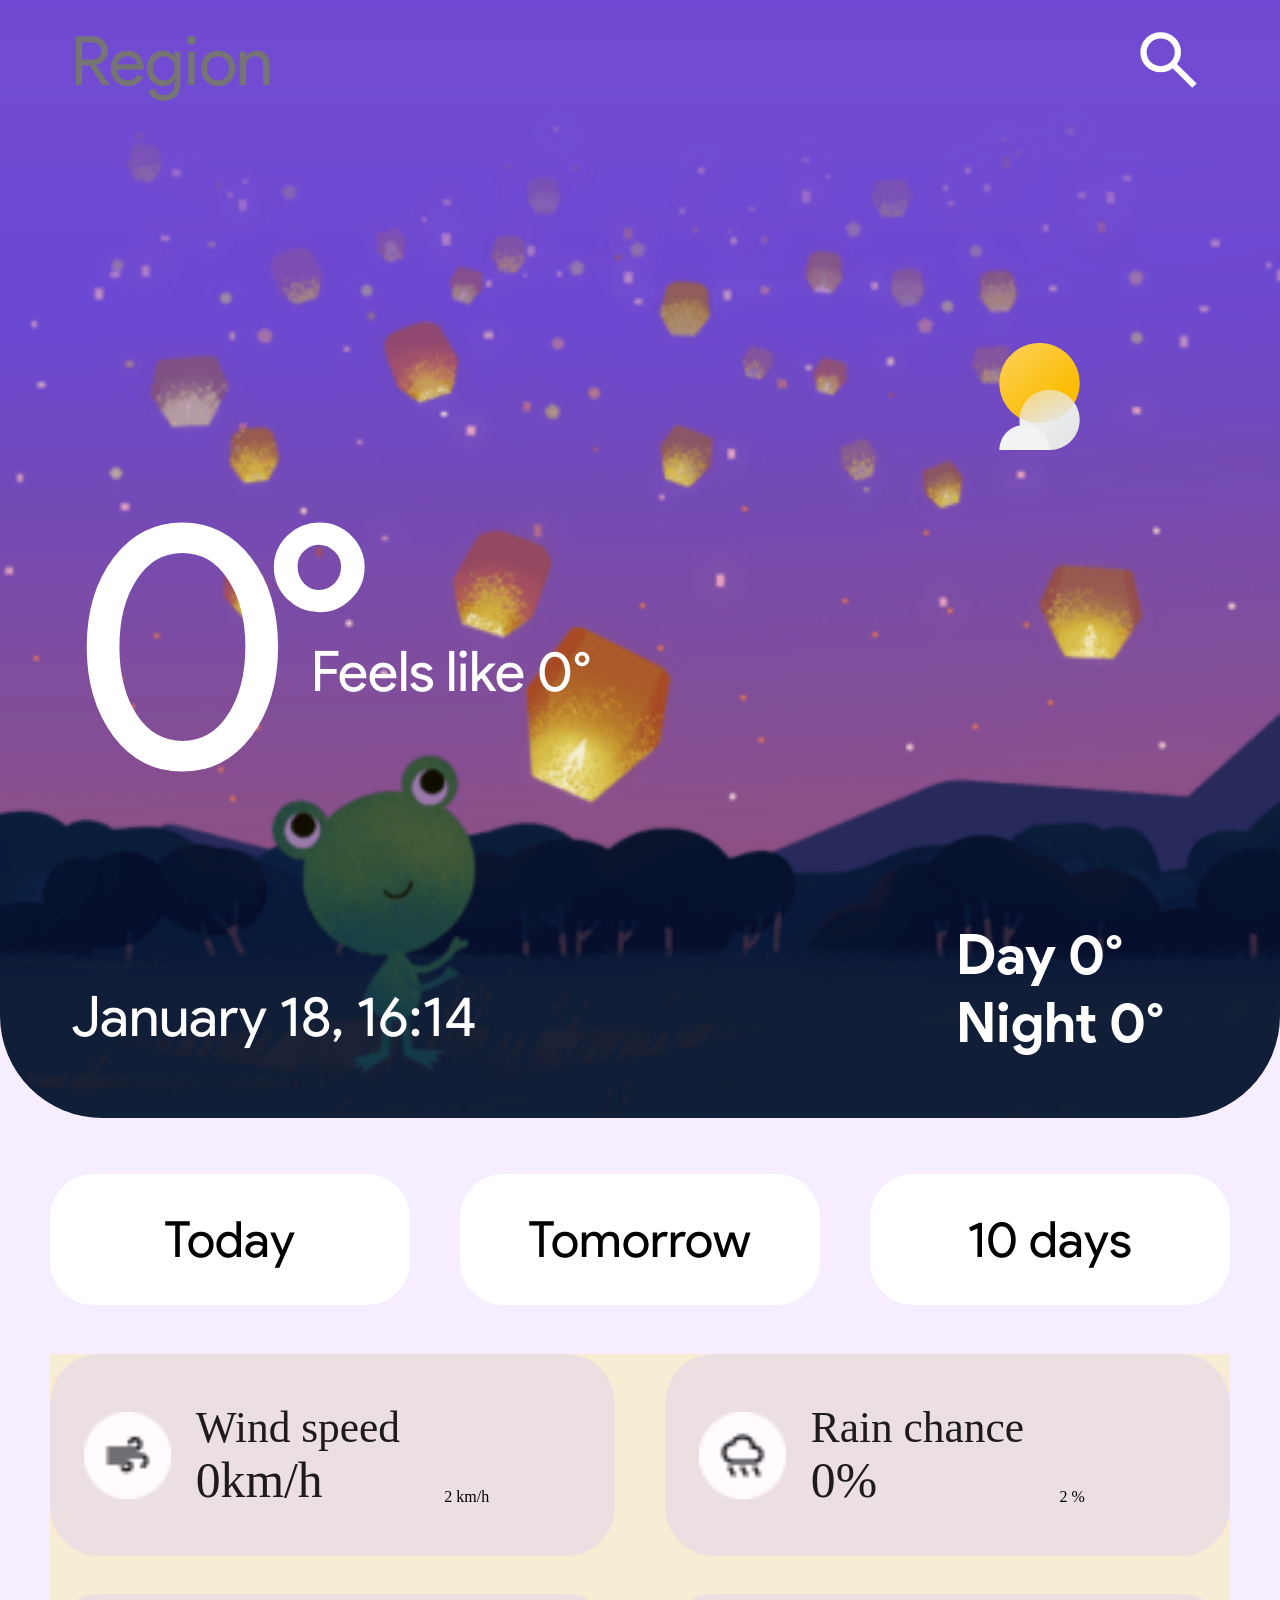
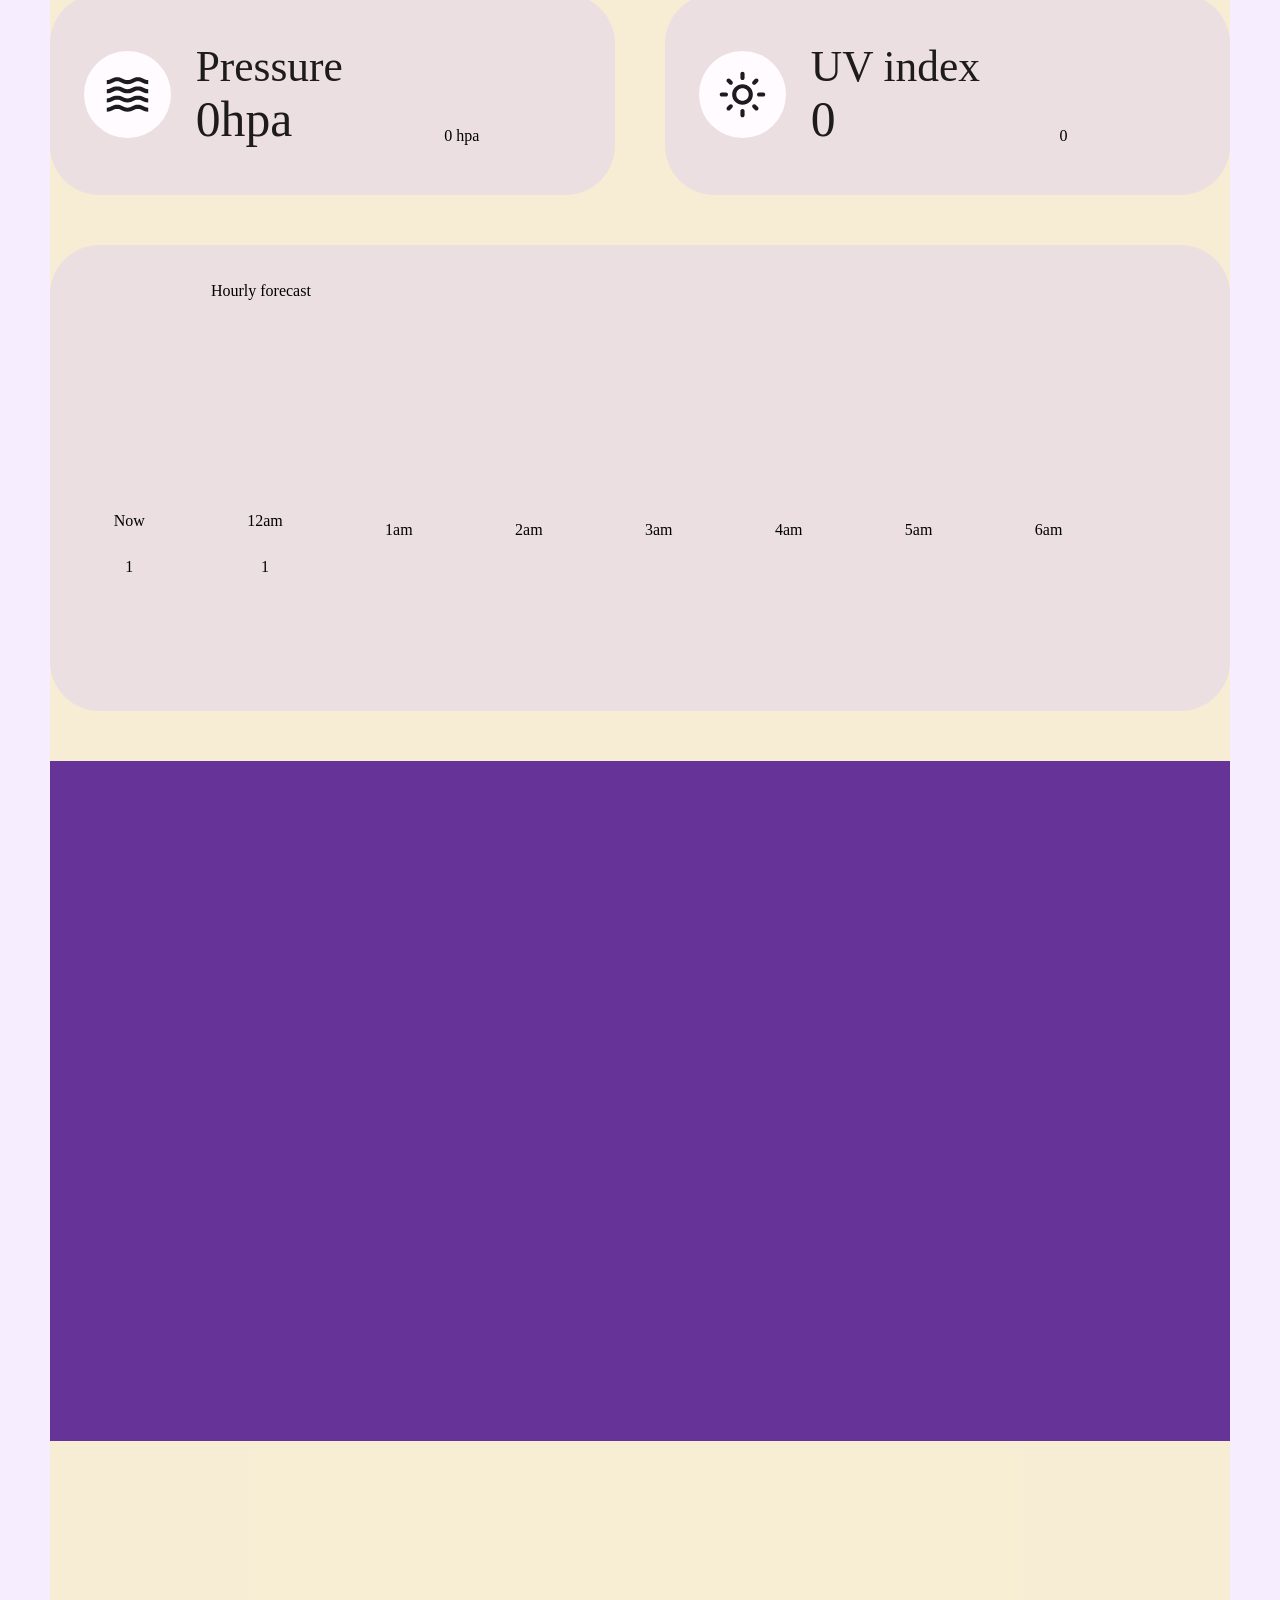
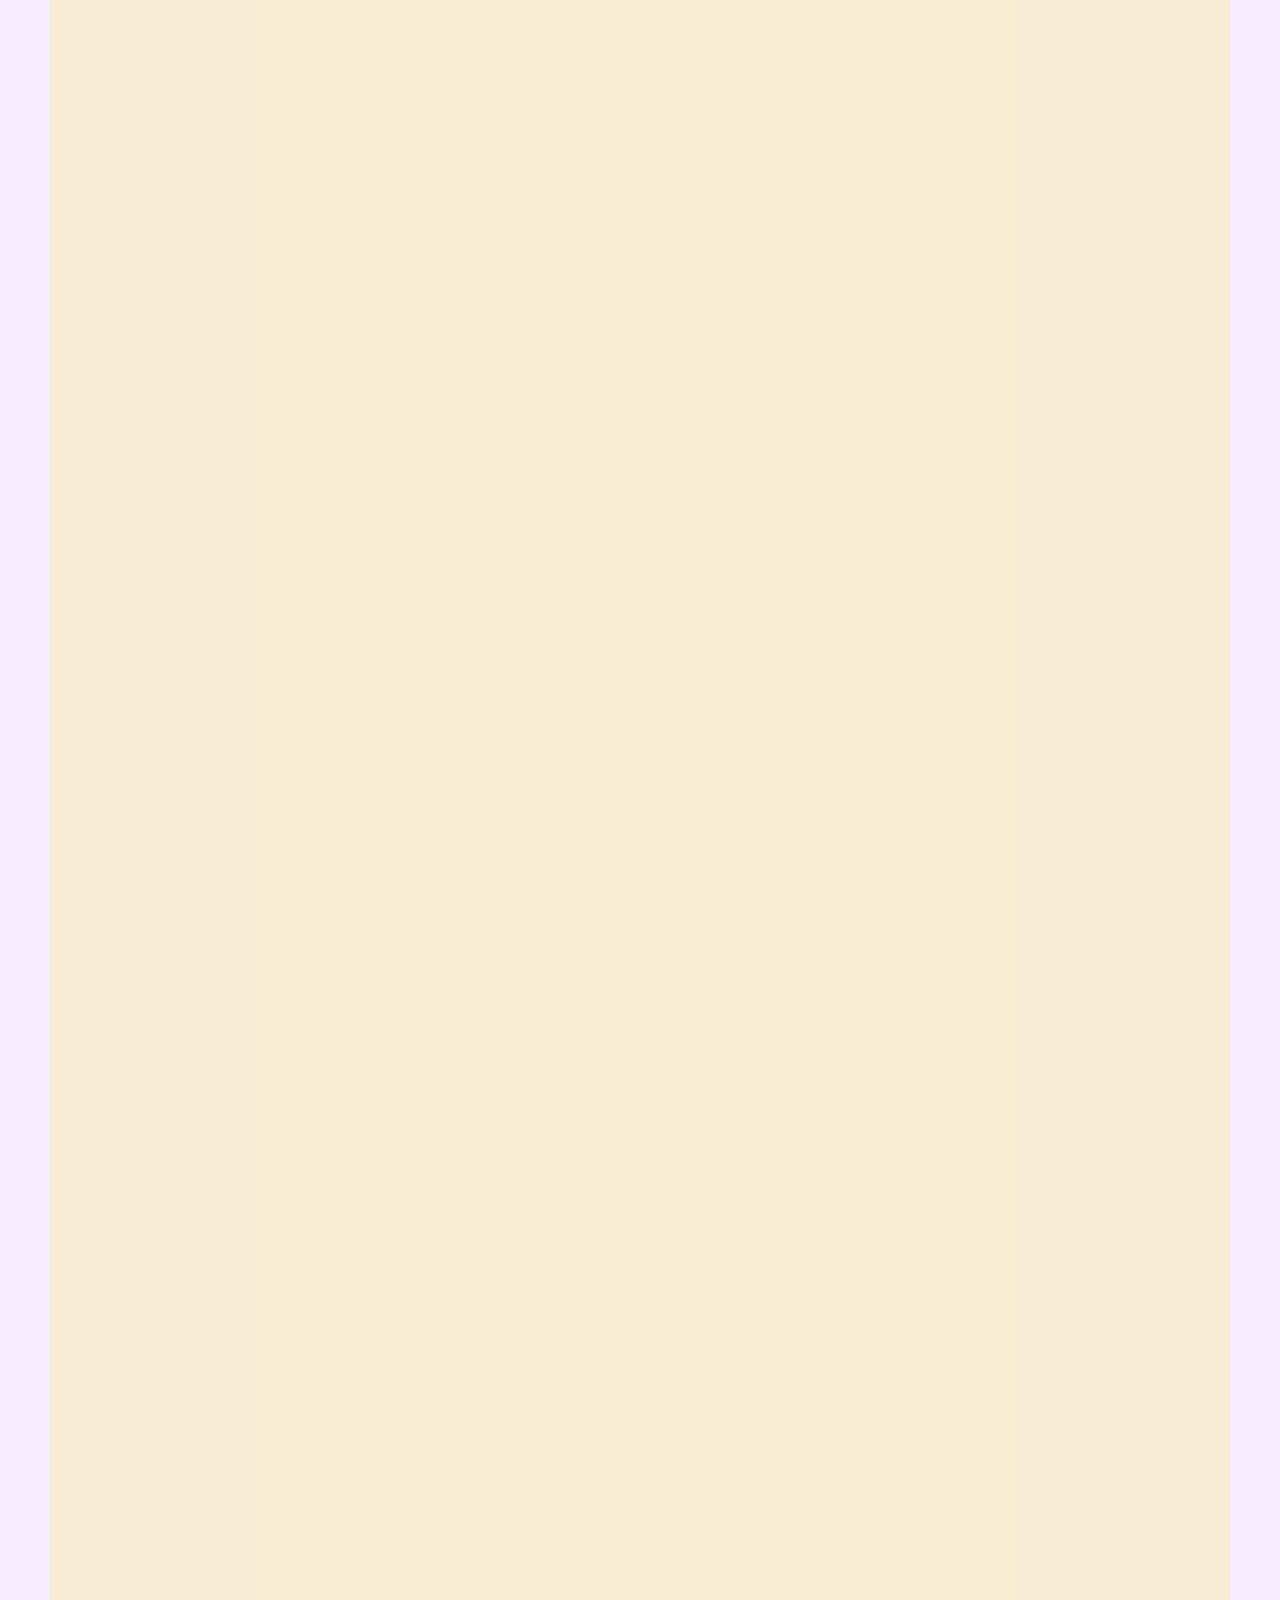
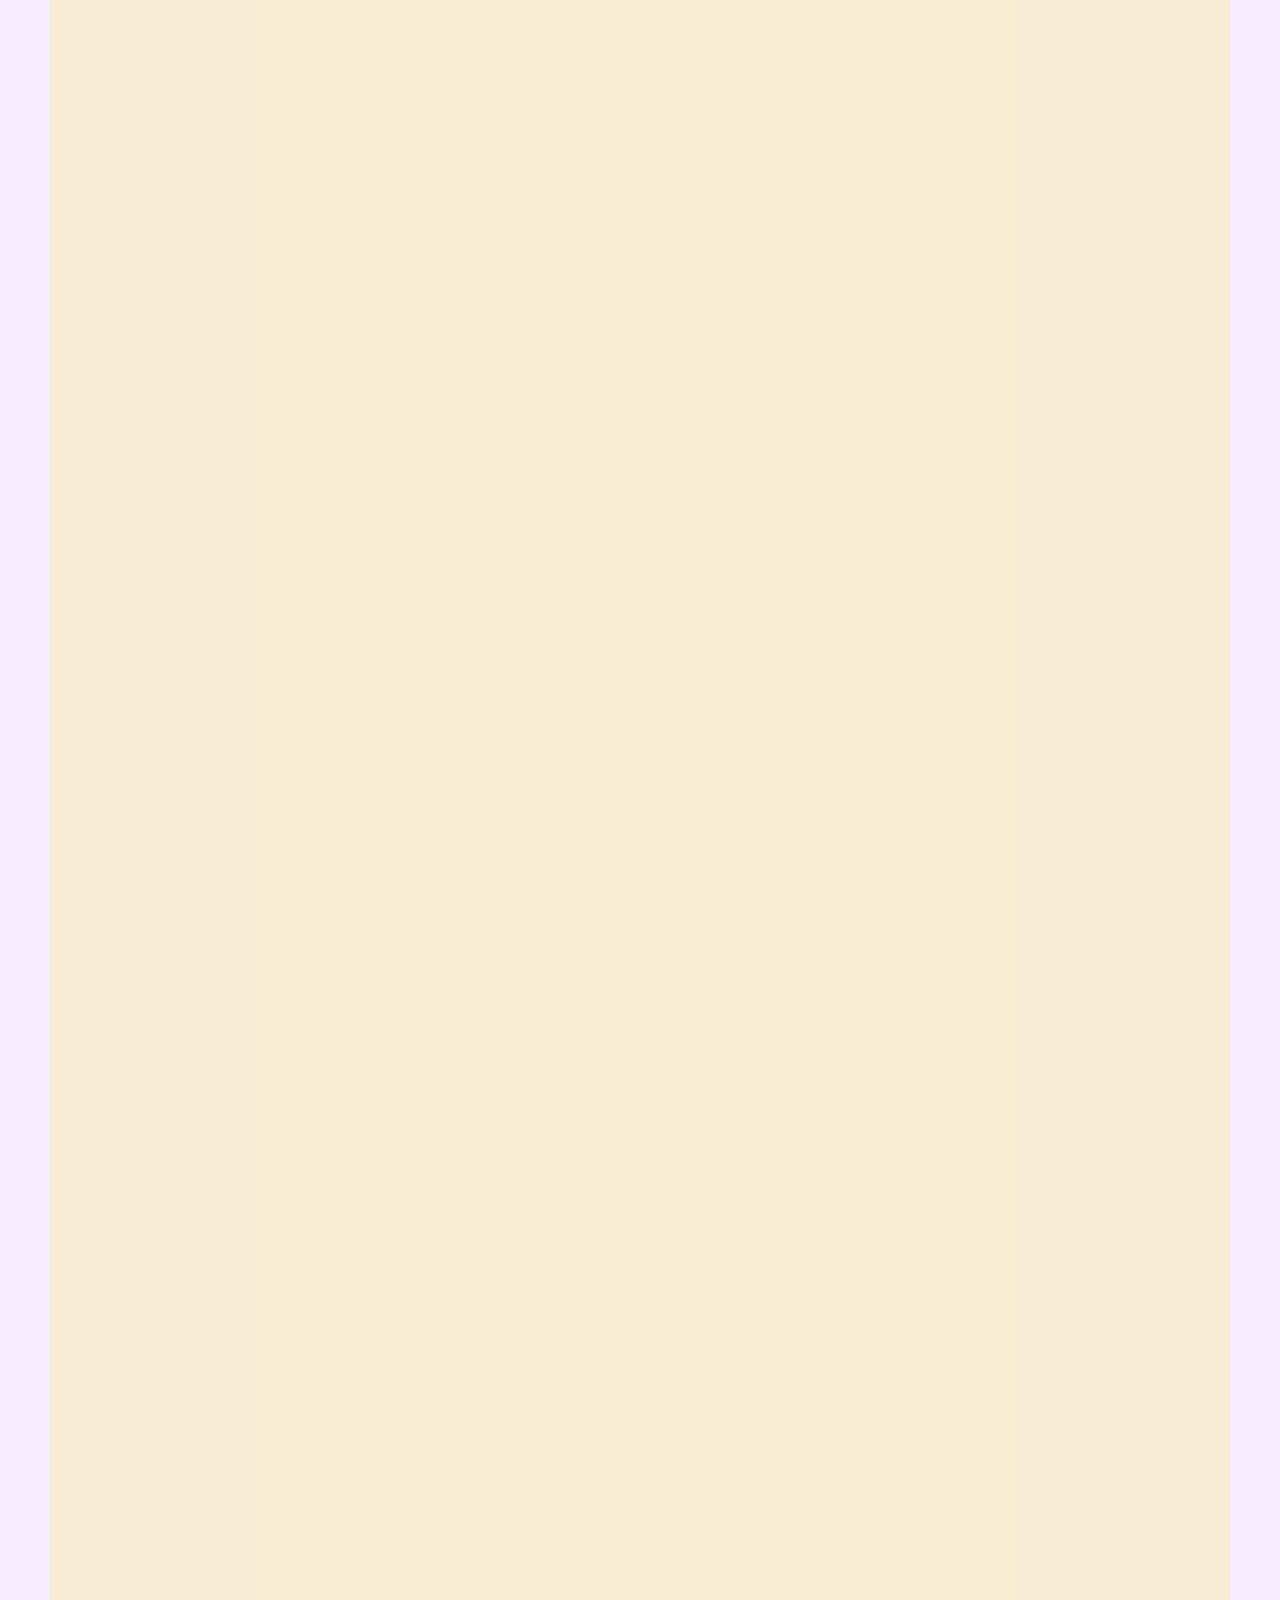
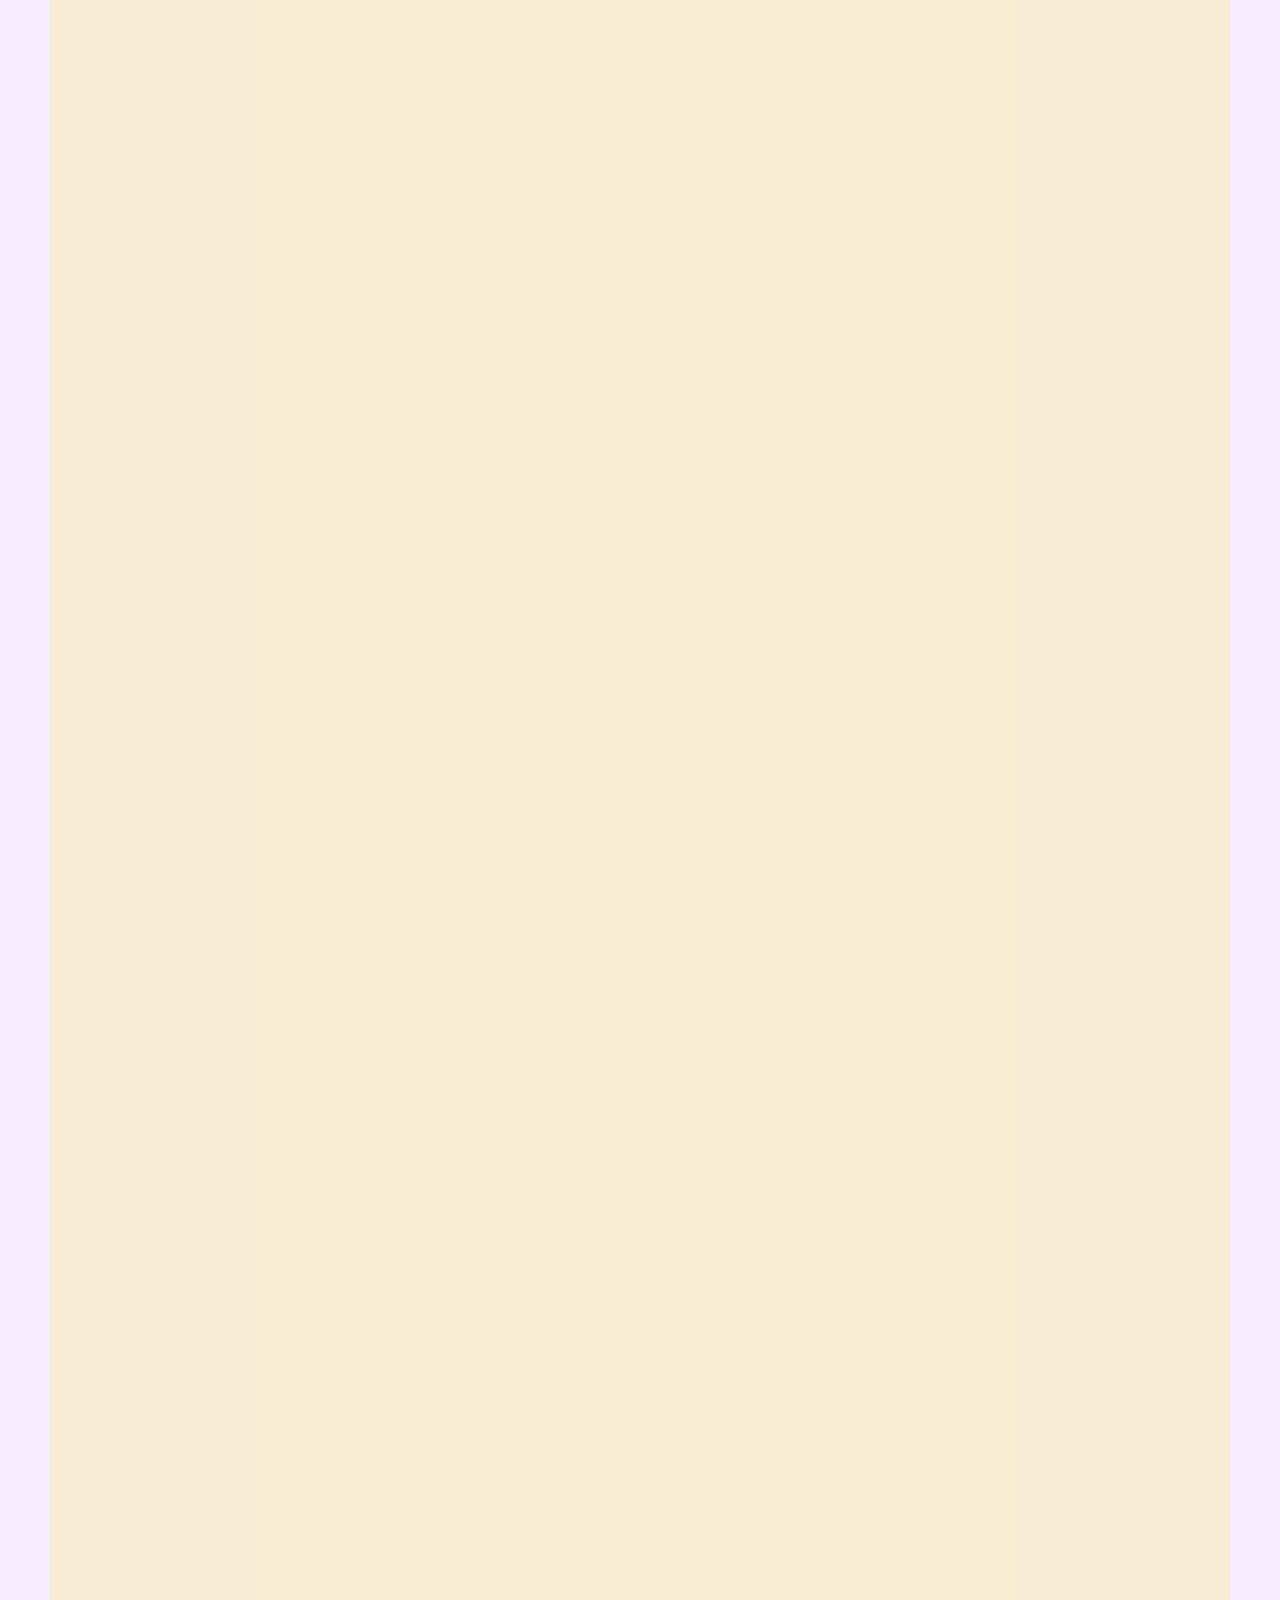
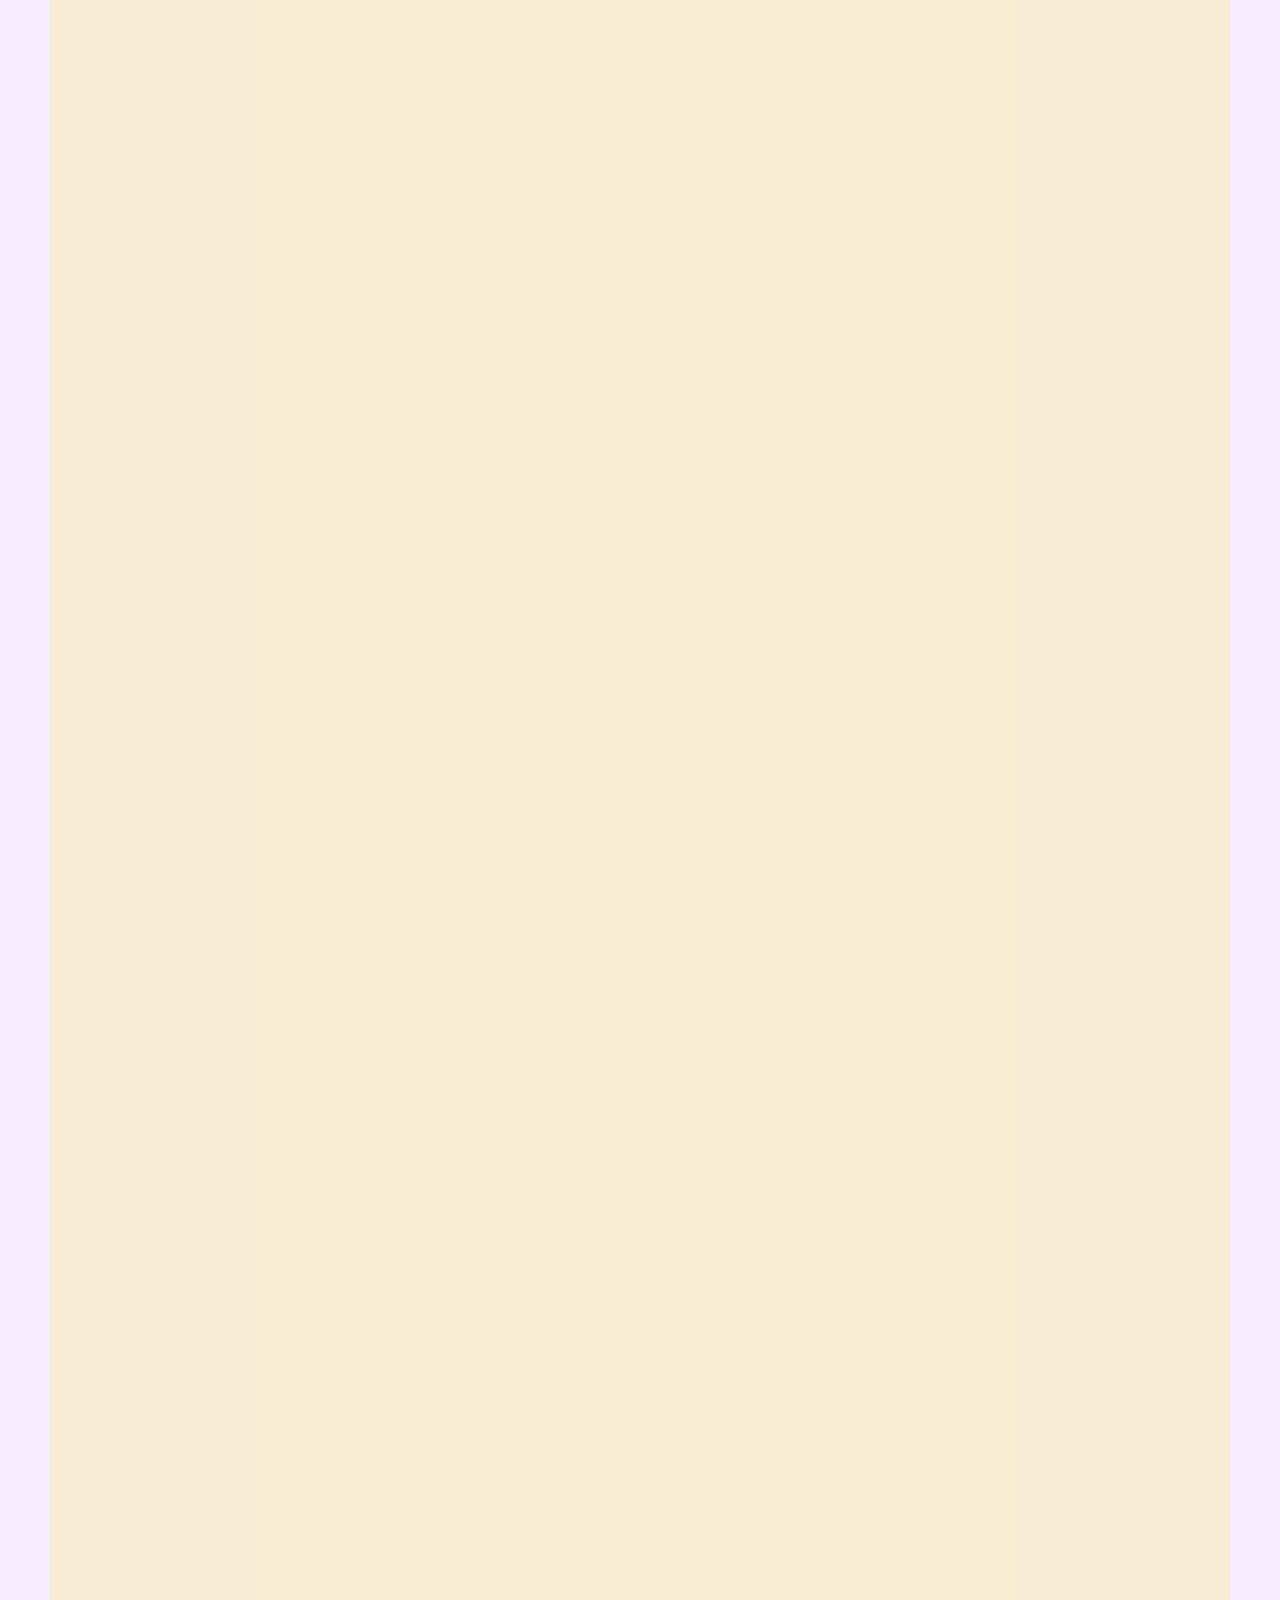
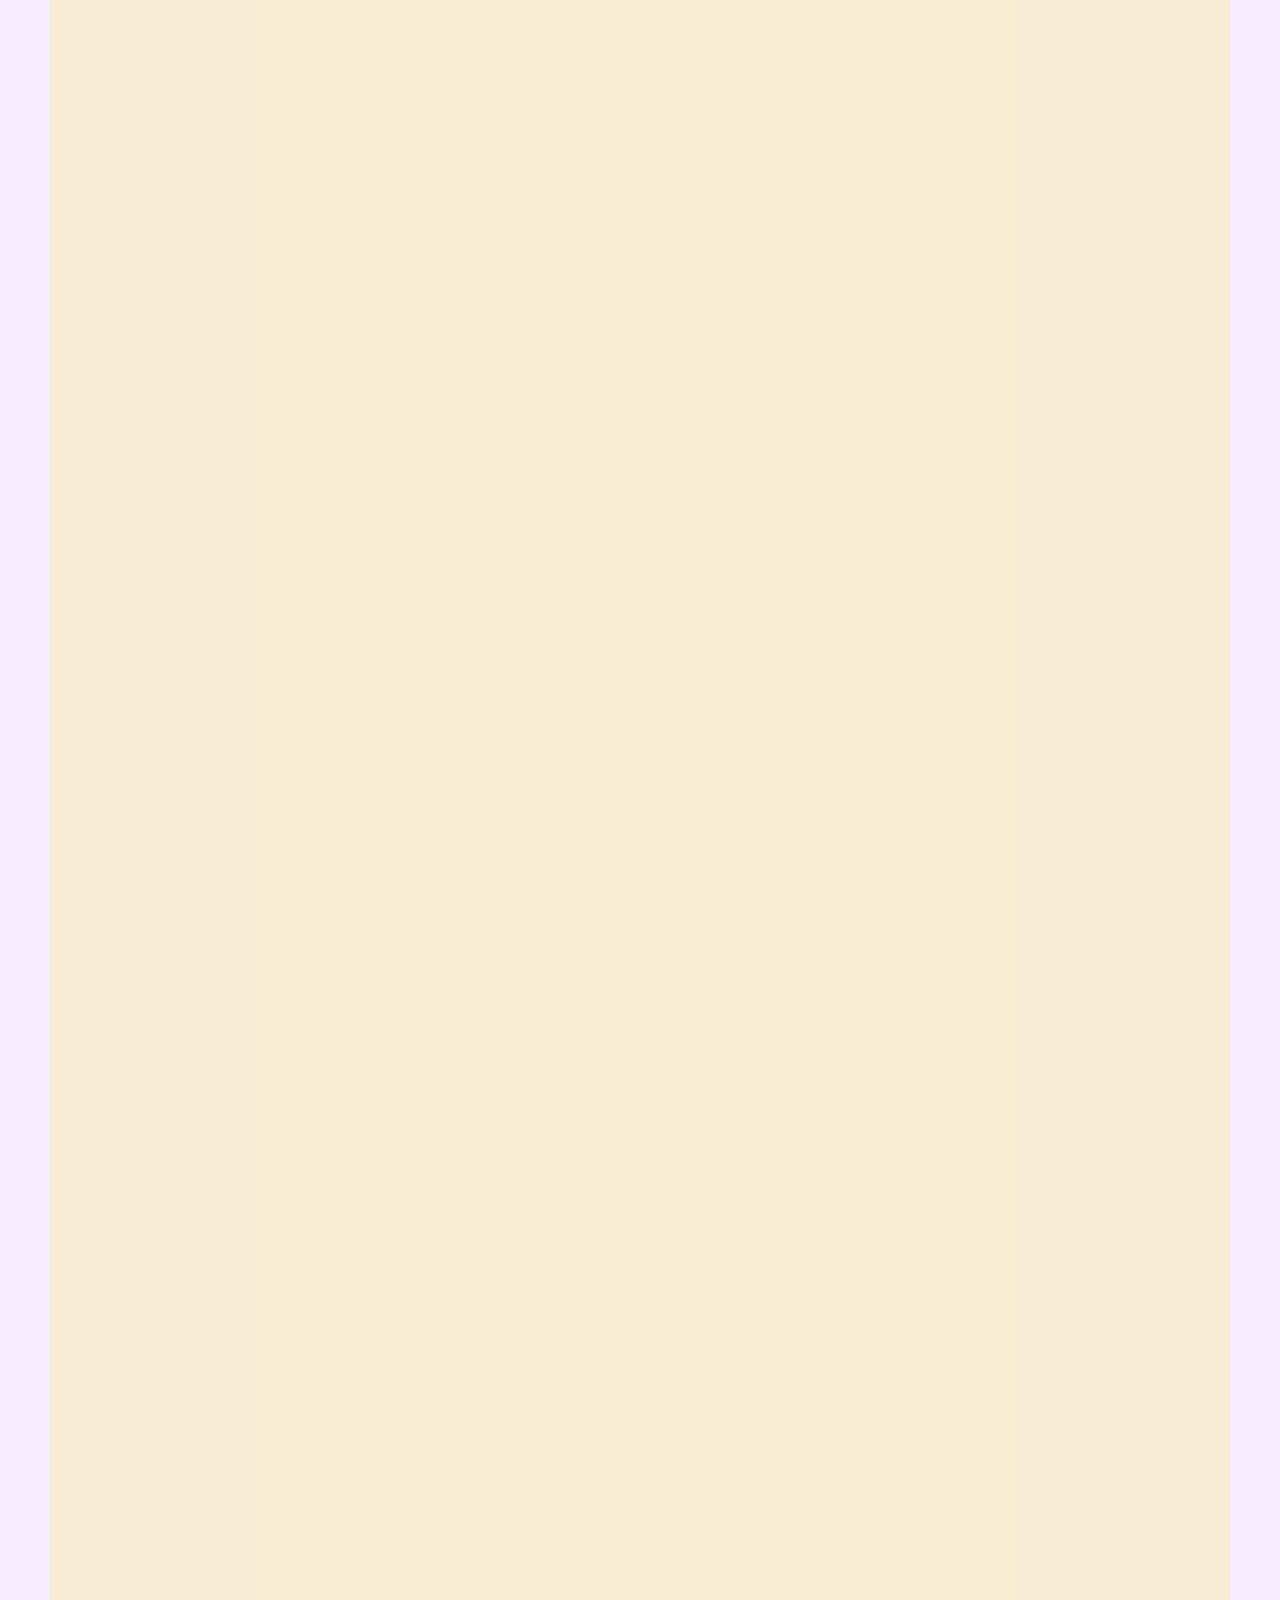
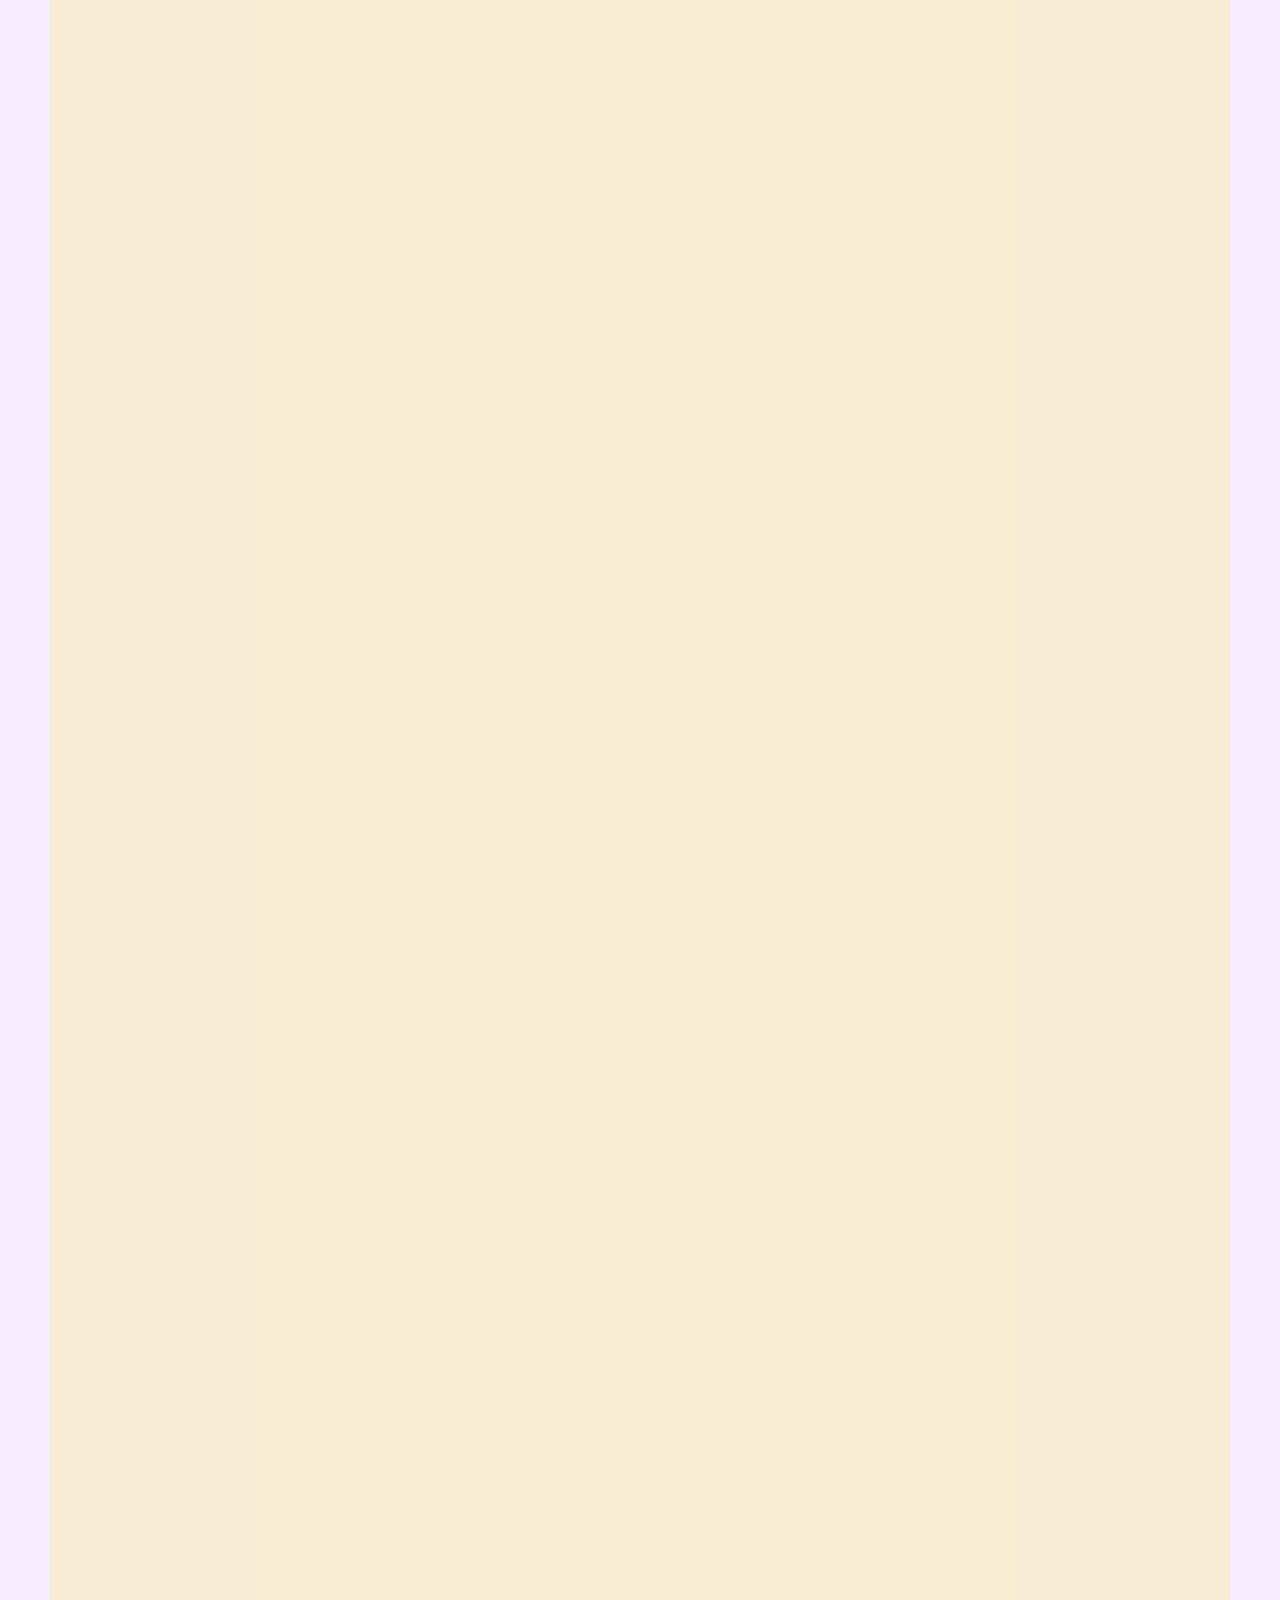
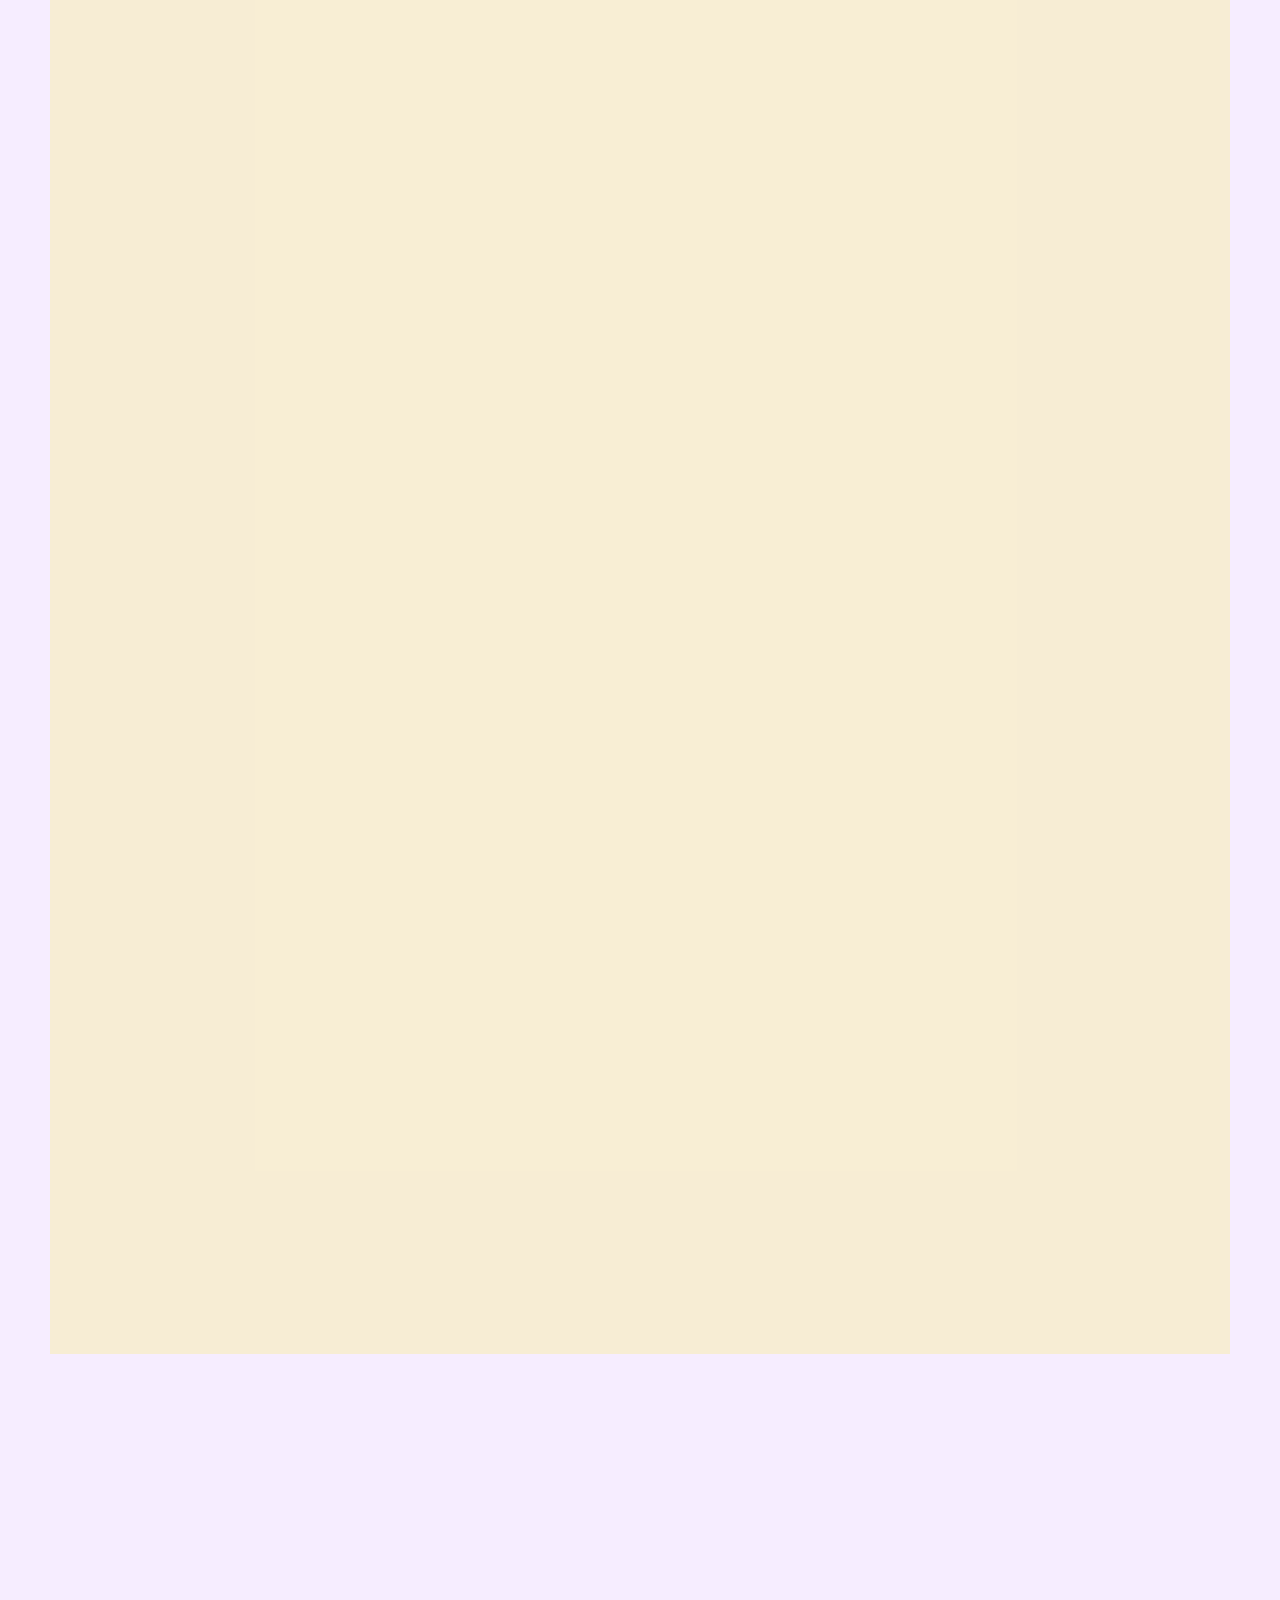
==== commit a3be6297: "feat: :sparkles: new component added" ====
--- a/index.html
+++ b/index.html
@@ -164,70 +164,134 @@
                 <img src="" alt="">
                 <p>Hourly forecast</p>
             </div>      
+
+            <!-- --- --- --- -- --- --- --- --- --- --- -->
             
             <div>
-                <div>
+                <div>   <!-- position sitiky + curret forecast -->
                     <p>Now</p>
                     <img src="" alt="">
-                    <p></p>
-                </div>
-                <div>
-                    <p></p>
-                    <img src="" alt="">
-                    <p></p>
-                </div>
-                <div>
-                    <p></p>
-                    <img src="" alt="">
-                    <p></p>
-                </div>
-                <div>
-                    <p></p>
-                    <img src="" alt="">
-                    <p></p>
-                </div>
-                <div>
-                    <p></p>
-                    <img src="" alt="">
-                    <p></p>
-                </div>
-                <div>
-                    <p></p>
-                    <img src="" alt="">
-                    <p></p>
-                </div>
-                <div>
-                    <p></p>
-                    <img src="" alt="">
-                    <p></p>
-                </div>
-                <div>
-                    <p></p>
-                    <img src="" alt="">
-                    <p></p>
-                </div>
-                <div>
-                    <p></p>
-                    <img src="" alt="">
-                    <p></p>
-                </div>
-                <div>
-                    <p></p>
-                    <img src="" alt="">
-                    <p></p>
-                </div>
-                <div>
-                    <p></p>
-                    <img src="" alt="">
-                    <p></p>
-                </div>
-                <div>
-                    <p></p>
-                    <img src="" alt="">
-                    <p></p>
-                </div>
-                <div>
-                    <p></p>
+                    <p>1</p>
+                </div>
+
+                <div>
+                    <p>12am</p>
+                    <img src="" alt="">
+                    <p>1</p>
+                </div>
+                <div>
+                    <p>1am</p>
+                    <img src="" alt="">
+                    <p></p>
+                </div>
+                <div>
+                    <p>2am</p>
+                    <img src="" alt="">
+                    <p></p>
+                </div>
+                <div>
+                    <p>3am</p>
+                    <img src="" alt="">
+                    <p></p>
+                </div>
+                <div>
+                    <p>4am</p>
+                    <img src="" alt="">
+                    <p></p>
+                </div>
+                <div>
+                    <p>5am</p>
+                    <img src="" alt="">
+                    <p></p>
+                </div>
+                <div>
+                    <p>6am</p>
+                    <img src="" alt="">
+                    <p></p>
+                </div>
+                <div>
+                    <p>7am</p>
+                    <img src="" alt="">
+                    <p></p>
+                </div>
+                <div>
+                    <p>8am</p>
+                    <img src="" alt="">
+                    <p></p>
+                </div>
+                <div>
+                    <p>9am</p>
+                    <img src="" alt="">
+                    <p></p>
+                </div>
+                <div>
+                    <p>10am</p>
+                    <img src="" alt="">
+                    <p></p>
+                </div>
+                <div>
+                    <p>11am</p>
+                    <img src="" alt="">
+                    <p></p>
+                </div>
+                
+                <div>
+                    <p>12pm</p>
+                    <img src="" alt="">
+                    <p></p>
+                </div>
+                <div>
+                    <p>1pm</p>
+                    <img src="" alt="">
+                    <p></p>
+                </div>
+                <div>
+                    <p>2pm</p>
+                    <img src="" alt="">
+                    <p></p>
+                </div>
+                <div>
+                    <p>3pm</p>
+                    <img src="" alt="">
+                    <p></p>
+                </div>
+                <div>
+                    <p>4pm</p>
+                    <img src="" alt="">
+                    <p></p>
+                </div>
+                <div>
+                    <p>5pm</p>
+                    <img src="" alt="">
+                    <p></p>
+                </div>
+                <div>
+                    <p>6pm</p>
+                    <img src="" alt="">
+                    <p></p>
+                </div>
+                <div>
+                    <p>7pm</p>
+                    <img src="" alt="">
+                    <p></p>
+                </div>
+                <div>
+                    <p>8pm</p>
+                    <img src="" alt="">
+                    <p></p>
+                </div>
+                <div>
+                    <p>9pm</p>
+                    <img src="" alt="">
+                    <p></p>
+                </div>
+                <div>
+                    <p>10pm</p>
+                    <img src="" alt="">
+                    <p></p>
+                </div>
+                <div>
+                    <p>11pm</p>
                     <img src="" alt="">
                     <p></p>
                 </div>
@@ -238,6 +302,7 @@
         </section>
 
         <section class="dailyforecast">
+            
 
         </section>
 
--- a/css/style.css
+++ b/css/style.css
@@ -40,6 +40,7 @@
 .headercontainer {
     color: white;
     position: fixed;
+    z-index: 2;
     top: 0;
     width: 100vw;
     height: 87.37vw;
@@ -209,7 +210,7 @@
     transition: all var(--time) ease-in-out;
     display: flex; flex-direction: column;
     gap:3.88vw ;
-    z-index: -1;
+    z-index: 1;
     transition: all 1.5s ease-in-out;
 
     .windrainpressureuvcontainer{
@@ -290,12 +291,62 @@
     }
 
     .hourlyforecast{
-        background-color: blue;
+        color: black;
+        position: relative;
         width: 92.23vw;
         height: 36.40vw;
+        display: flex;
+        flex-direction: column;
+        background-color: rgba(208, 188, 255, 0.30);
+        border-radius: 3.88vw;
+        
+        >div:nth-child(1){
+            top: 2.91vw;
+            left: 12.6vw;
+            position: absolute;
+            display: flex;
+            flex-direction: row;
+            
+
+        }
+
+        >div:nth-child(2){
+            position: absolute;
+            
+            display: flex;
+            flex-direction: row;
+            gap: 8vw;
+            height: 19.51vw;
+            width: 82vw;
+            flex-shrink: 0;
+            overflow-x: scroll;
+            bottom: 3.30vw;
+            left: 5vw;
+
+
+            >div:nth-child(1){
+                
+                position: sticky;
+                left: 0;
+
+            }
+
+            >div{
+                display: flex;
+                flex-direction: column;
+                align-items: center;
+                justify-content: center;
+                gap:1.12vw ;
+            }
+            
+        }
+
     }
 
     .dailyforecast{
+        width: 92.23vw;
+        height: 53.15vw ;
+        background-color: rebeccapurple;
 
         
     }
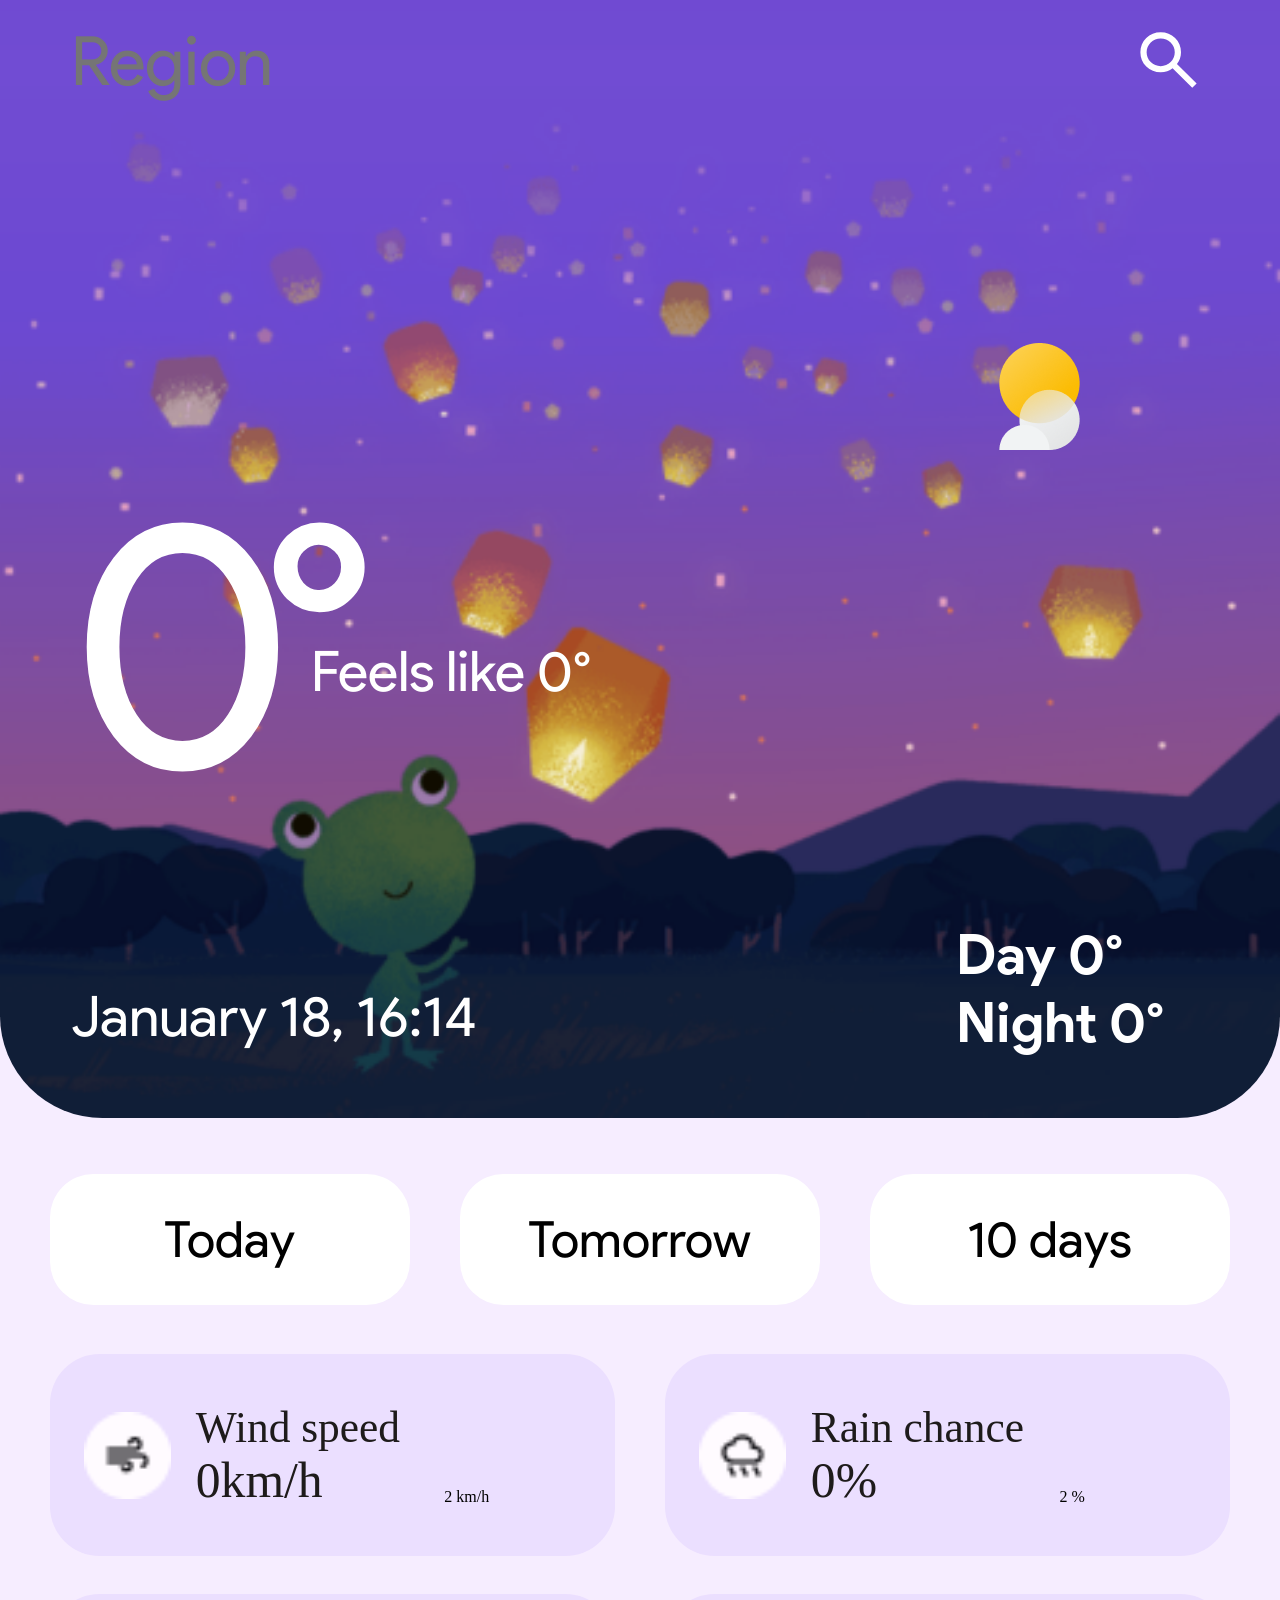
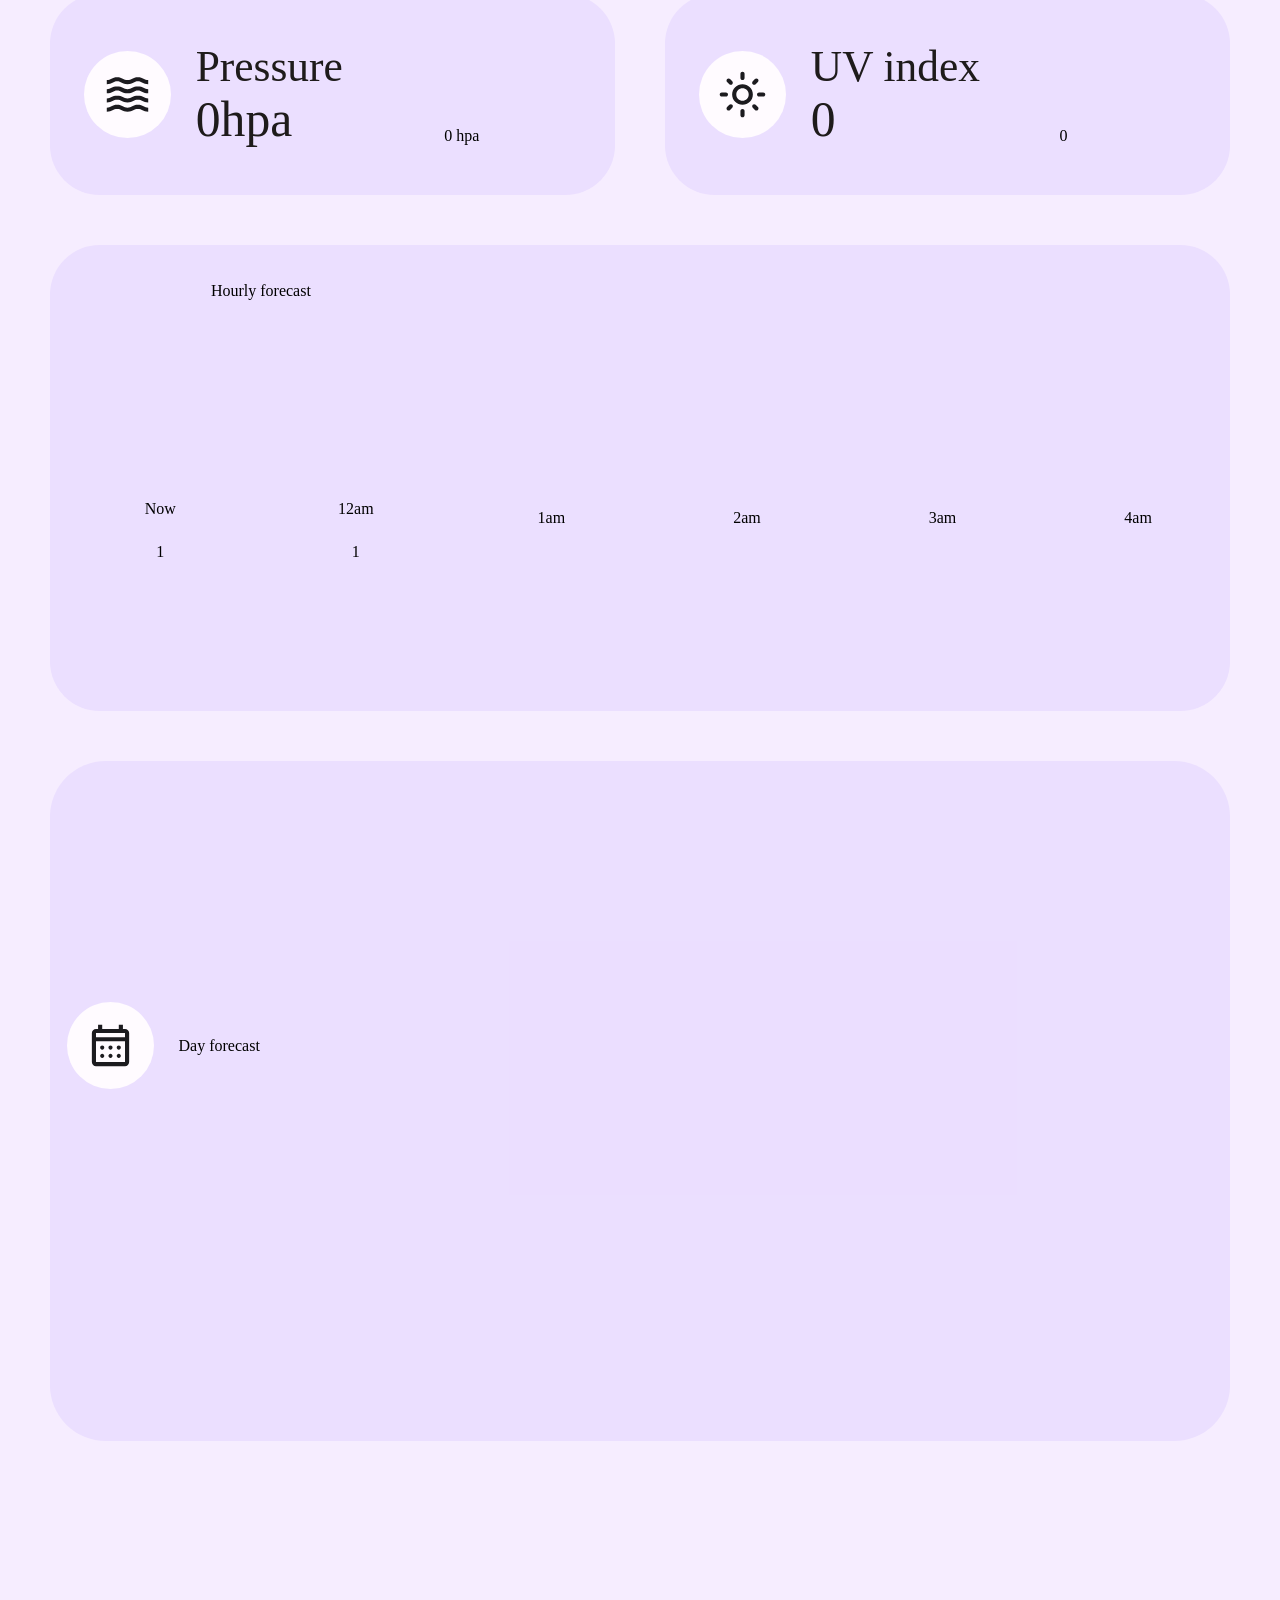
==== commit 1b53b6a7: "feat: :sparkles: Update graph styles, enhance daily forecast section with new calendar icon, and imp" ====
--- a/index.html
+++ b/index.html
@@ -159,7 +159,7 @@
         </section>
 
 
-        <section class="hourlyforecast">
+        <section class="hourlyforecastcontainer">
             <div>
                 <img src="" alt="">
                 <p>Hourly forecast</p>
@@ -302,8 +302,14 @@
         </section>
 
         <section class="dailyforecast">
+            <div>
+                <img src="storage/img/Calendar.svg" alt="">
+                <p>Day forecast</p>
+            </div>
+           
+            <canvas id="myChart" ></canvas>
+
             
-
         </section>
 
     </main>
@@ -311,8 +317,8 @@
 
 
 
-    <br><br><br><br><br><br><br><br><br><br><br><br><br><br><br><br><br><br><br><br><br><br><br><br><br><br><br><br><br><br><br><br><br><br><br><br><br><br><br><br><br><br><br><br><br><br><br><br><br><br>
-    <br><br><br><br><br><br><br><br><br><br><br><br><br><br><br><br><br><br><br><br><br><br><br><br><br><br><br><br><br><br><br><br><br><br><br><br><br><br><br><br><br><br><br><br><br><br><br><br><br><br>
+    
+    
 
 </body>
 </html>
--- a/css/style.css
+++ b/css/style.css
@@ -26,13 +26,17 @@
 }
 }
 
-
+html{
+    scrollbar-width: thin;
+    scroll-behavior: smooth;
+    overflow-y: scroll;
+    scrollbar-color: rgba(226, 211, 250, 1) rgba(246, 237, 255, 1);
+    
+}
 
 /* ancho 412px */
 /*  4.12 */
 body{
-    overflow-y: scroll;
-    scroll-behavior: smooth;
     background-color: light-dark(rgba(246, 237, 255, 1),#252525);
     flex-shrink: 0;
 }
@@ -200,7 +204,7 @@
 
 
 .maincontainer{
-    background-color: rgba(250, 238, 174, 0.527);
+    /* background-color: rgba(250, 238, 174, 0.527); */
     position:relative;
     top: 105.82vw;
     left: 3.88vw;
@@ -290,7 +294,7 @@
         }
     }
 
-    .hourlyforecast{
+    .hourlyforecastcontainer{
         color: black;
         position: relative;
         width: 92.23vw;
@@ -312,7 +316,7 @@
 
         >div:nth-child(2){
             position: absolute;
-            
+            overflow-y: hidden;
             display: flex;
             flex-direction: row;
             gap: 8vw;
@@ -322,21 +326,40 @@
             overflow-x: scroll;
             bottom: 3.30vw;
             left: 5vw;
-
-
+            z-index: 0;
+            padding-bottom: 1vw;
+            scroll-behavior: smooth;
+            scrollbar-color: rgba(226, 211, 250, 1) rgba(246, 237, 255, 1);
+            scrollbar-width: thin;
+
+         
             >div:nth-child(1){
                 
                 position: sticky;
                 left: 0;
+                
 
             }
 
             >div{
+                
+                height: 19.41vw;
+                width: 7.28vw;
                 display: flex;
                 flex-direction: column;
                 align-items: center;
                 justify-content: center;
-                gap:1.12vw ;
+                text-align: center;
+                gap:1vw ;
+                p{
+
+                    white-space: nowrap;
+                }
+
+                img{
+                    width: 7.28vw;
+                    height: auto;
+                }
             }
             
         }
@@ -346,8 +369,34 @@
     .dailyforecast{
         width: 92.23vw;
         height: 53.15vw ;
-        background-color: rebeccapurple;
-
+        background-color: rgba(208, 188, 255, 0.30);
+        border-radius: 4.36vw;
+        display: flex;
+        flex-direction: column;
+        align-items: center;
+        justify-content: center;
+        
+        div{
+
+            align-items: center;
+            gap:1.94vw ;
+            display: flex;
+            flex-direction: row;
+            width: 100%;
+            margin-left: 2.66vw;
+            margin-top: 3.15vw;
+            img{
+                width: 6.8vw;
+                height: 6.8vw;
+            }
+        }
+
+        canvas{
+            scale: 0.9;
+            margin-left: 2vw;
+            margin-right: 2vw;
+        }
+        
         
     }
 
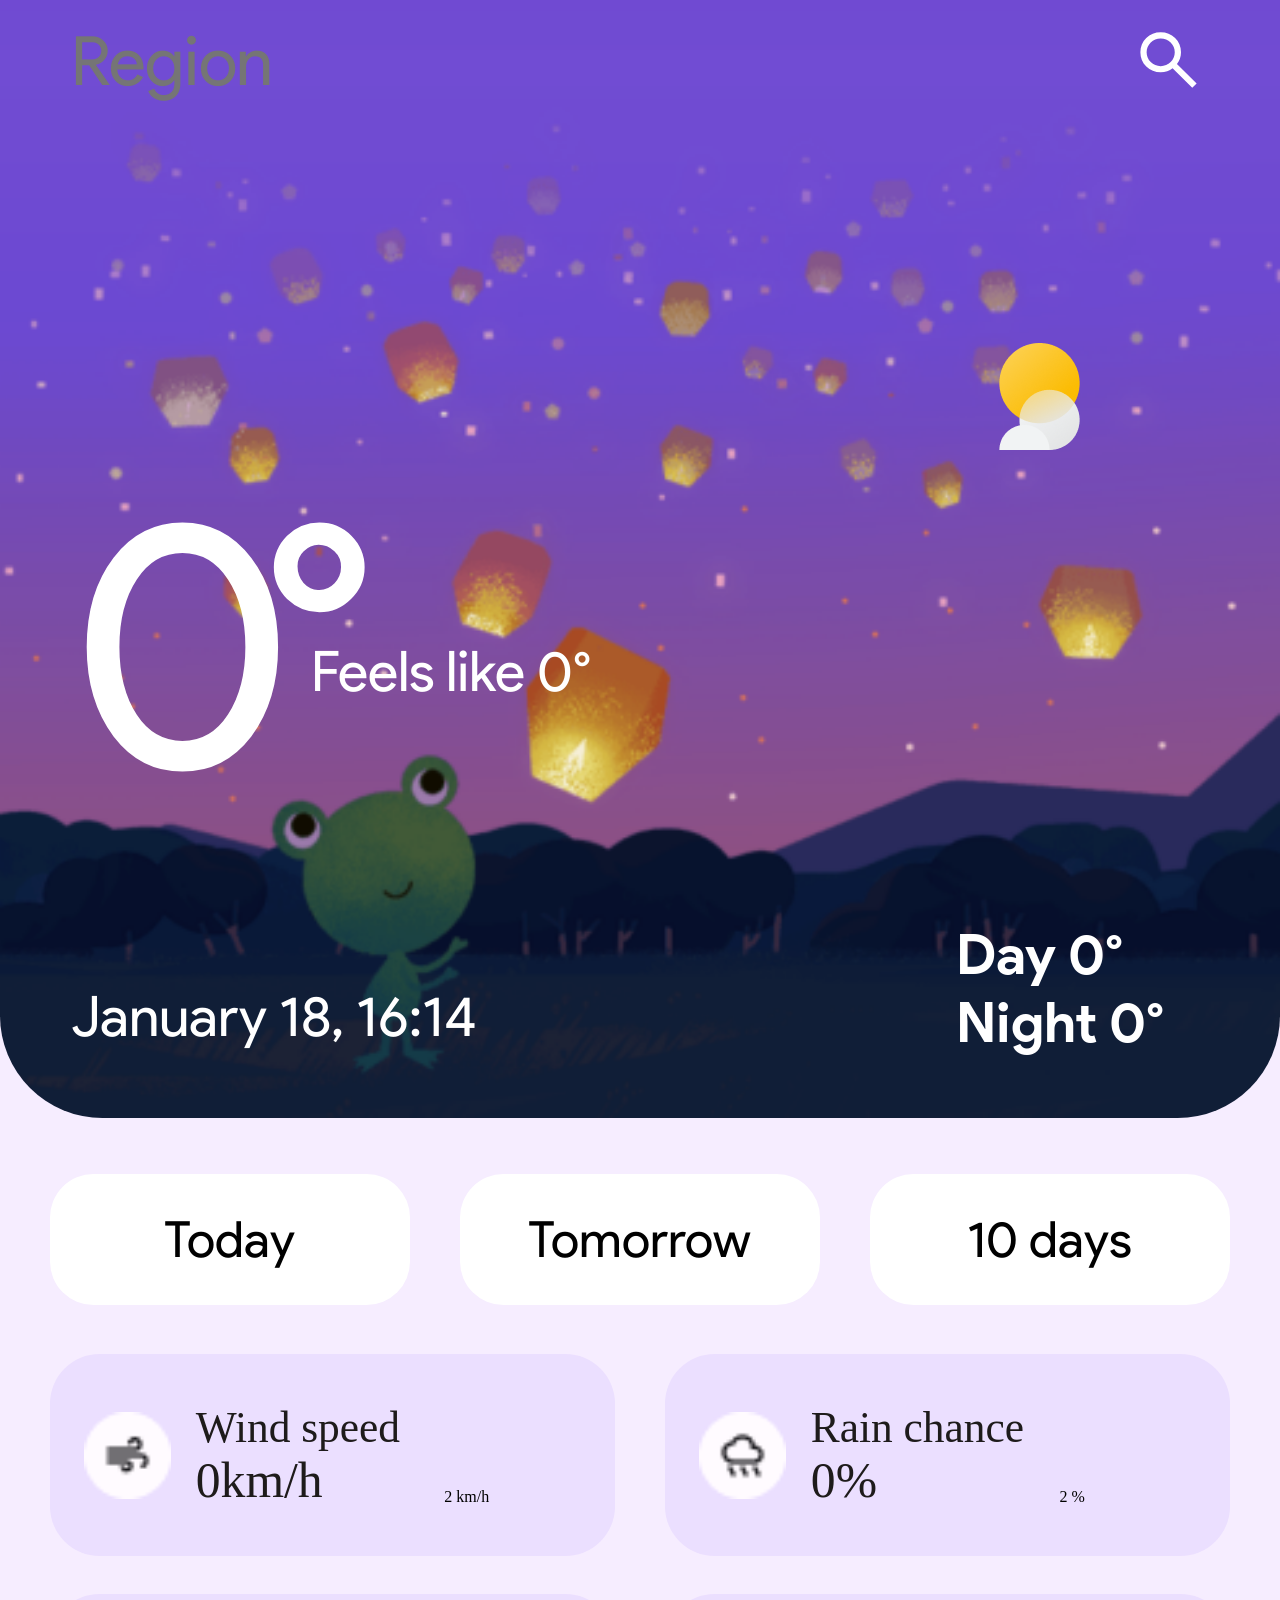
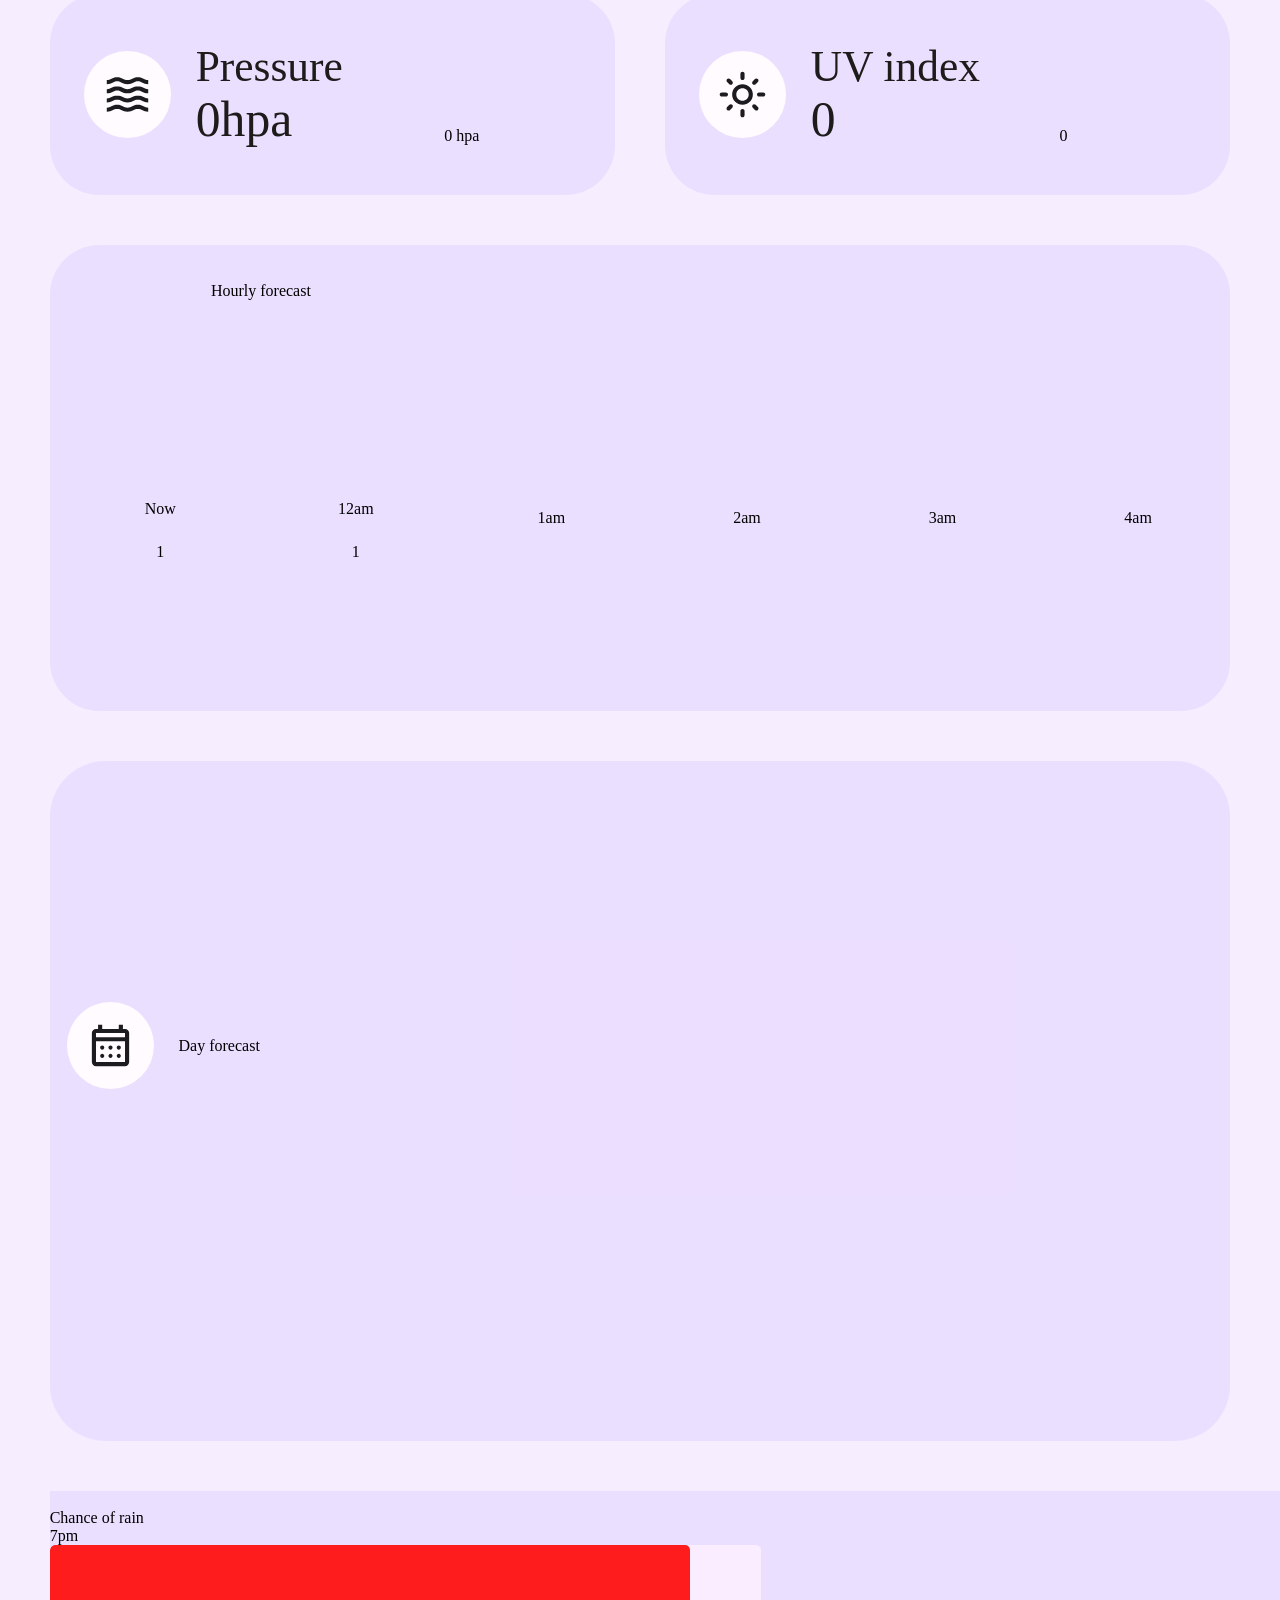
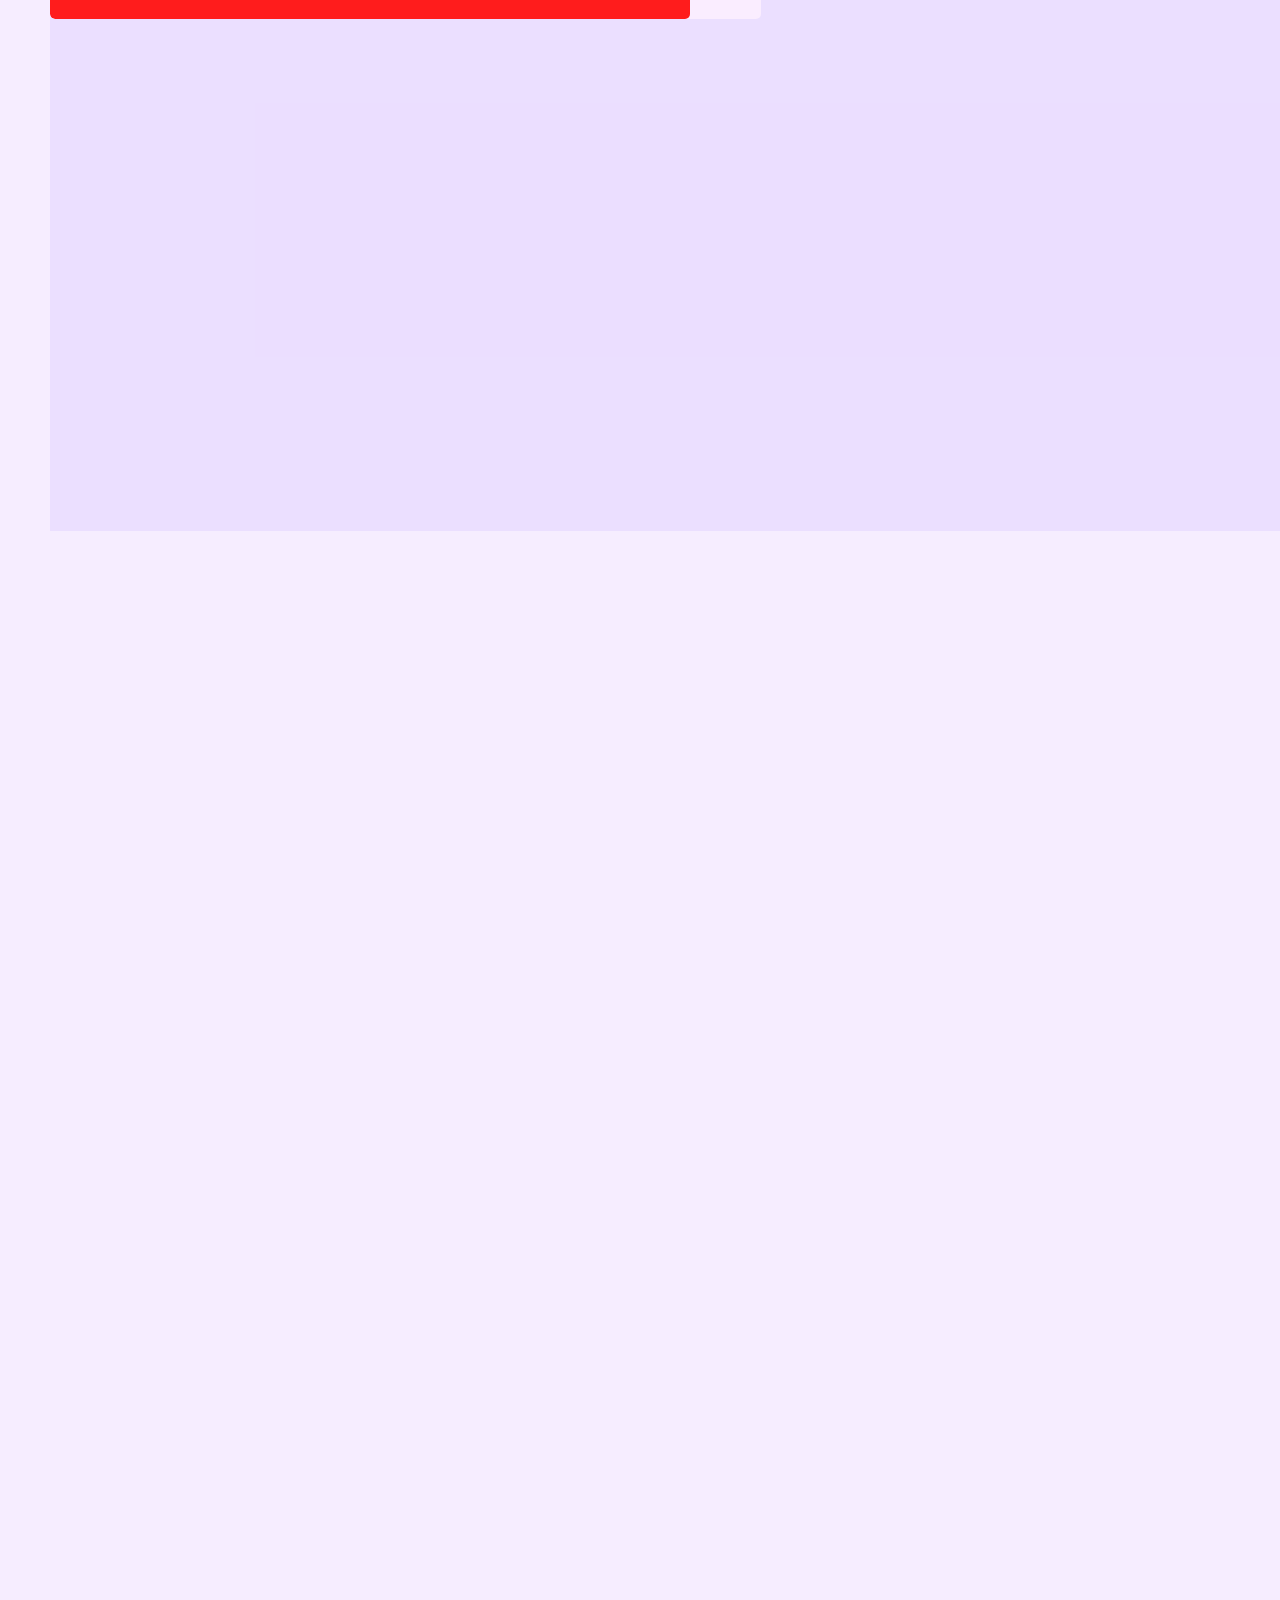
==== commit 69043959: "feat: :sparkles: Add chance of rain section with progress bar and update styles for better UI" ====
--- a/index.html
+++ b/index.html
@@ -309,8 +309,29 @@
            
             <canvas id="myChart" ></canvas>
 
-            
         </section>
+
+        <section class="chanceofraincontainer">
+            <div>
+                <img src="" alt="">
+                <p>Chance of rain</p>
+            </div>
+            <div>
+                <p>7pm</p> 
+                    
+                <div class="progress-bar">
+                    <div class="progress-bar__fill" ></div>
+                </div>
+
+                <p></p>
+
+            </div>
+
+
+
+        </section>
+
+
 
     </main>
 
--- a/css/style.css
+++ b/css/style.css
@@ -209,7 +209,7 @@
     top: 105.82vw;
     left: 3.88vw;
     width: 92.23vw;
-    height: 1000vw ;
+    height: 300vw ;
     flex-shrink: 0;
     transition: all var(--time) ease-in-out;
     display: flex; flex-direction: column;
@@ -400,4 +400,29 @@
         
     }
 
-}+    .chanceofraincontainer{
+        width: 100vw;
+        height: 50vw;
+        background-color: rgba(208, 188, 255, 0.3);
+
+    }
+
+}
+
+.progress-bar {
+    width: 55.58vw ;               /* Ajusta el ancho total */
+    height: 5.82vw;              /* Ajusta la altura */
+    background-color: rgba(250, 237, 255, 1); /* Color de fondo para la parte vacía */
+    border-radius: 5px;     /* Esquinas redondeadas */
+    overflow: hidden;          /* Oculta el exceso para mantener el relleno redondeado */
+    
+  }
+
+  /* Parte rellena de la barra */
+  .progress-bar__fill {
+    height: 5.82vw;
+    width: 50vw;                 /* El ancho se controlará dinámicamente */
+    background-color: #ff1c1c; /* Color del relleno (morado) */
+    border-radius: 5px;    /* Hereda las esquinas redondeadas del contenedor */
+    transition: width 0.4s ease; /* Animación suave al cambiar el porcentaje */
+  }
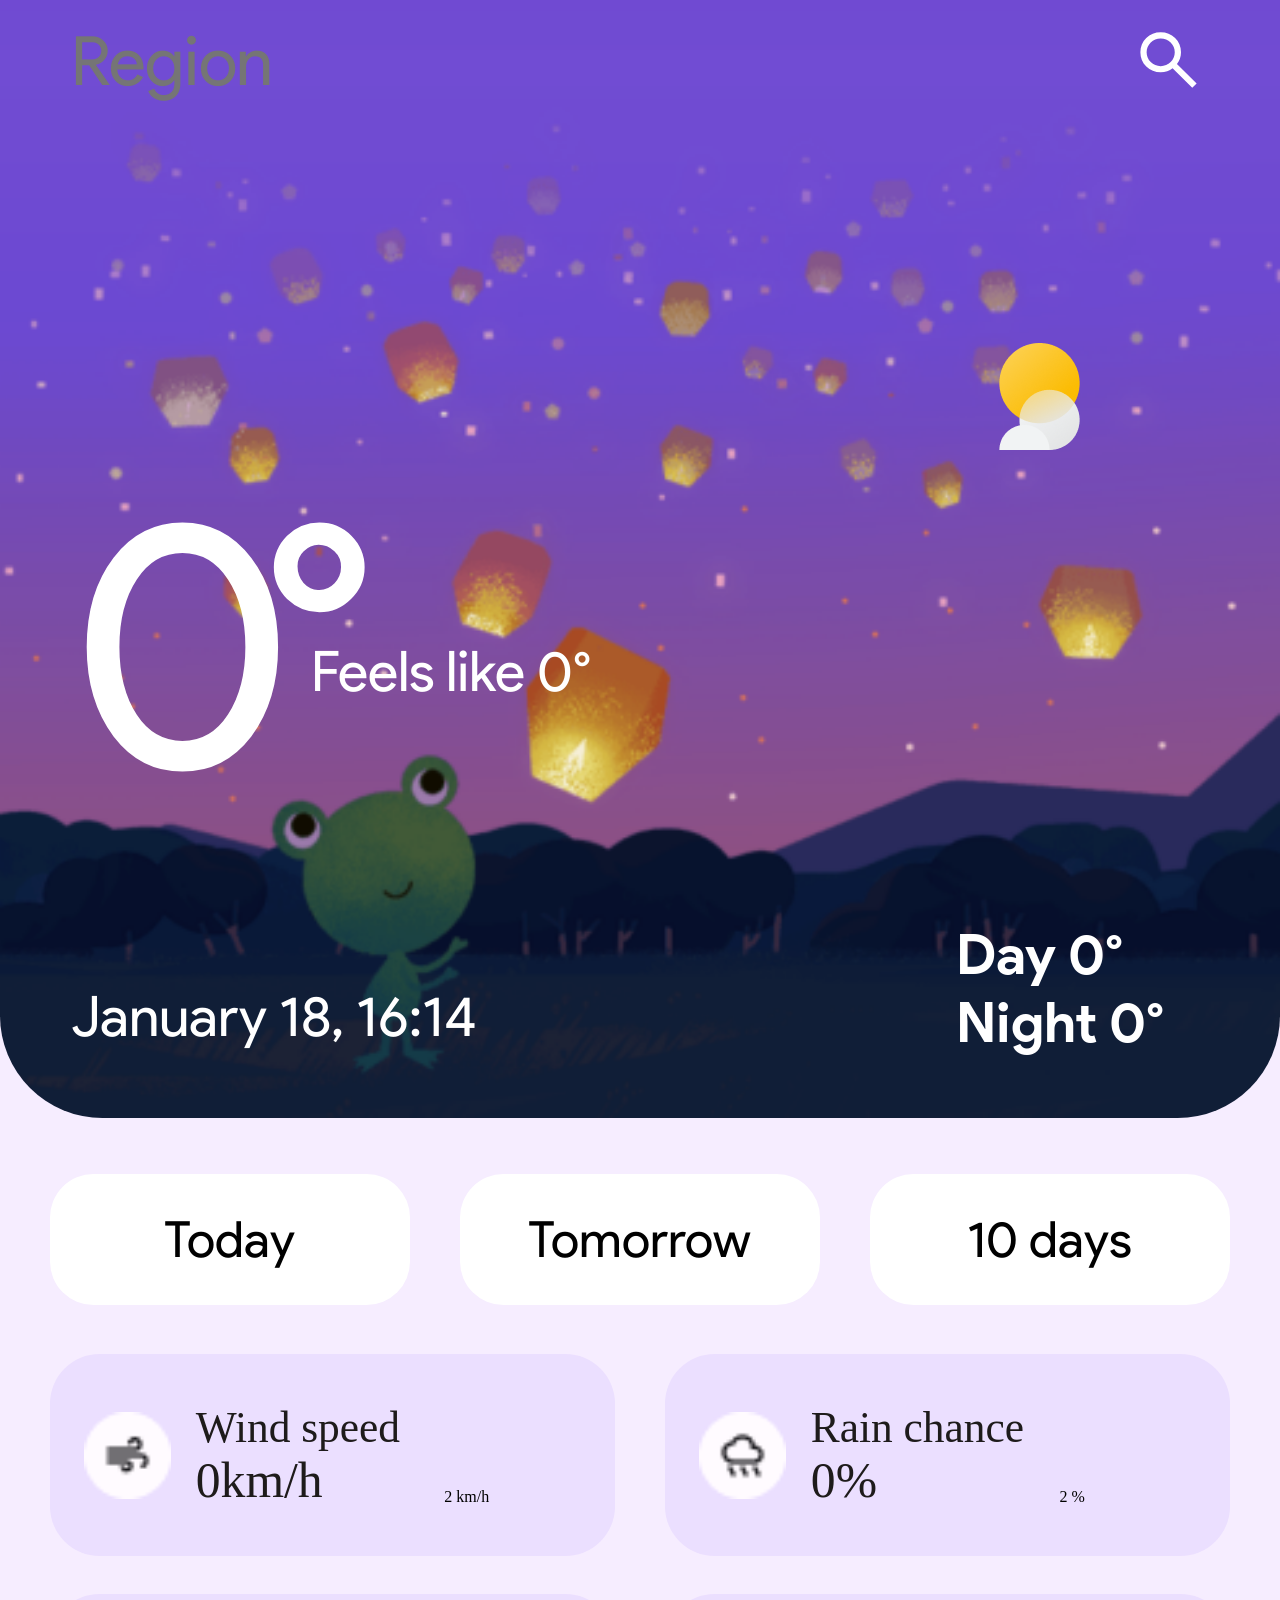
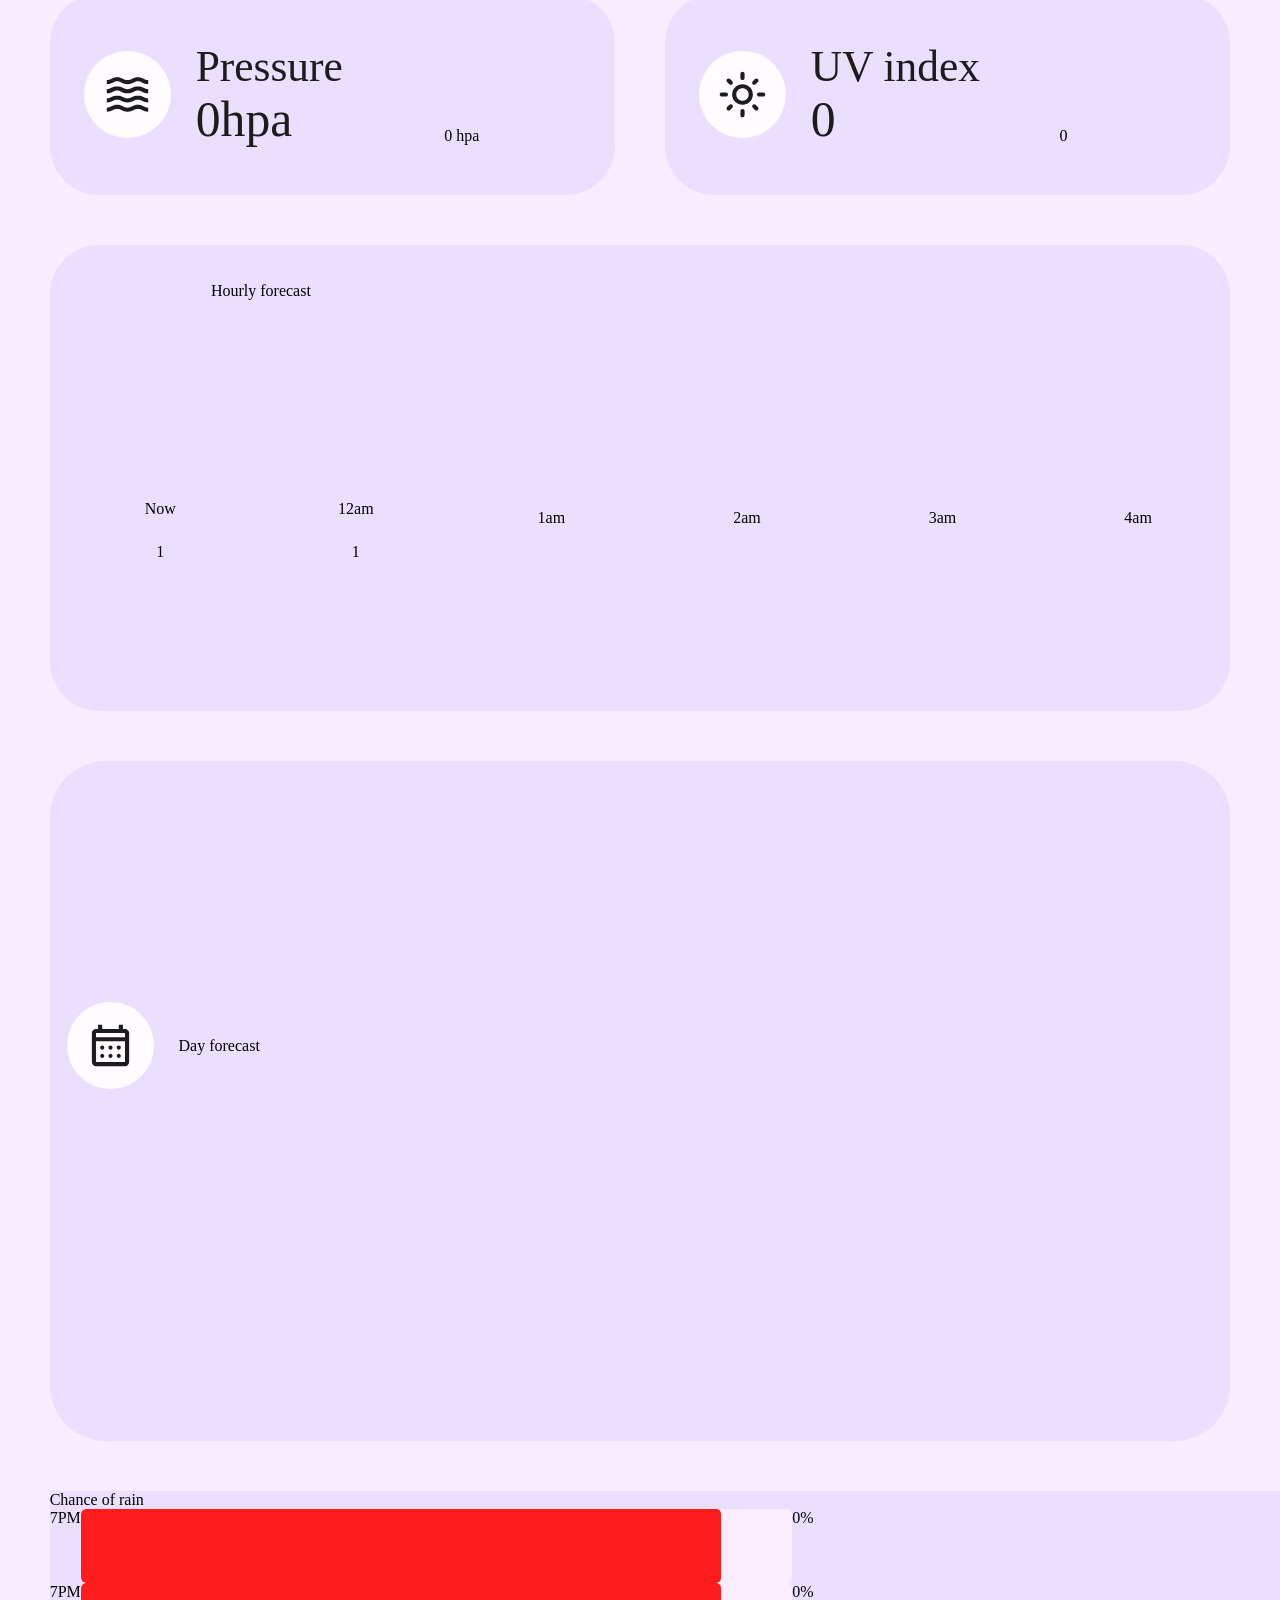
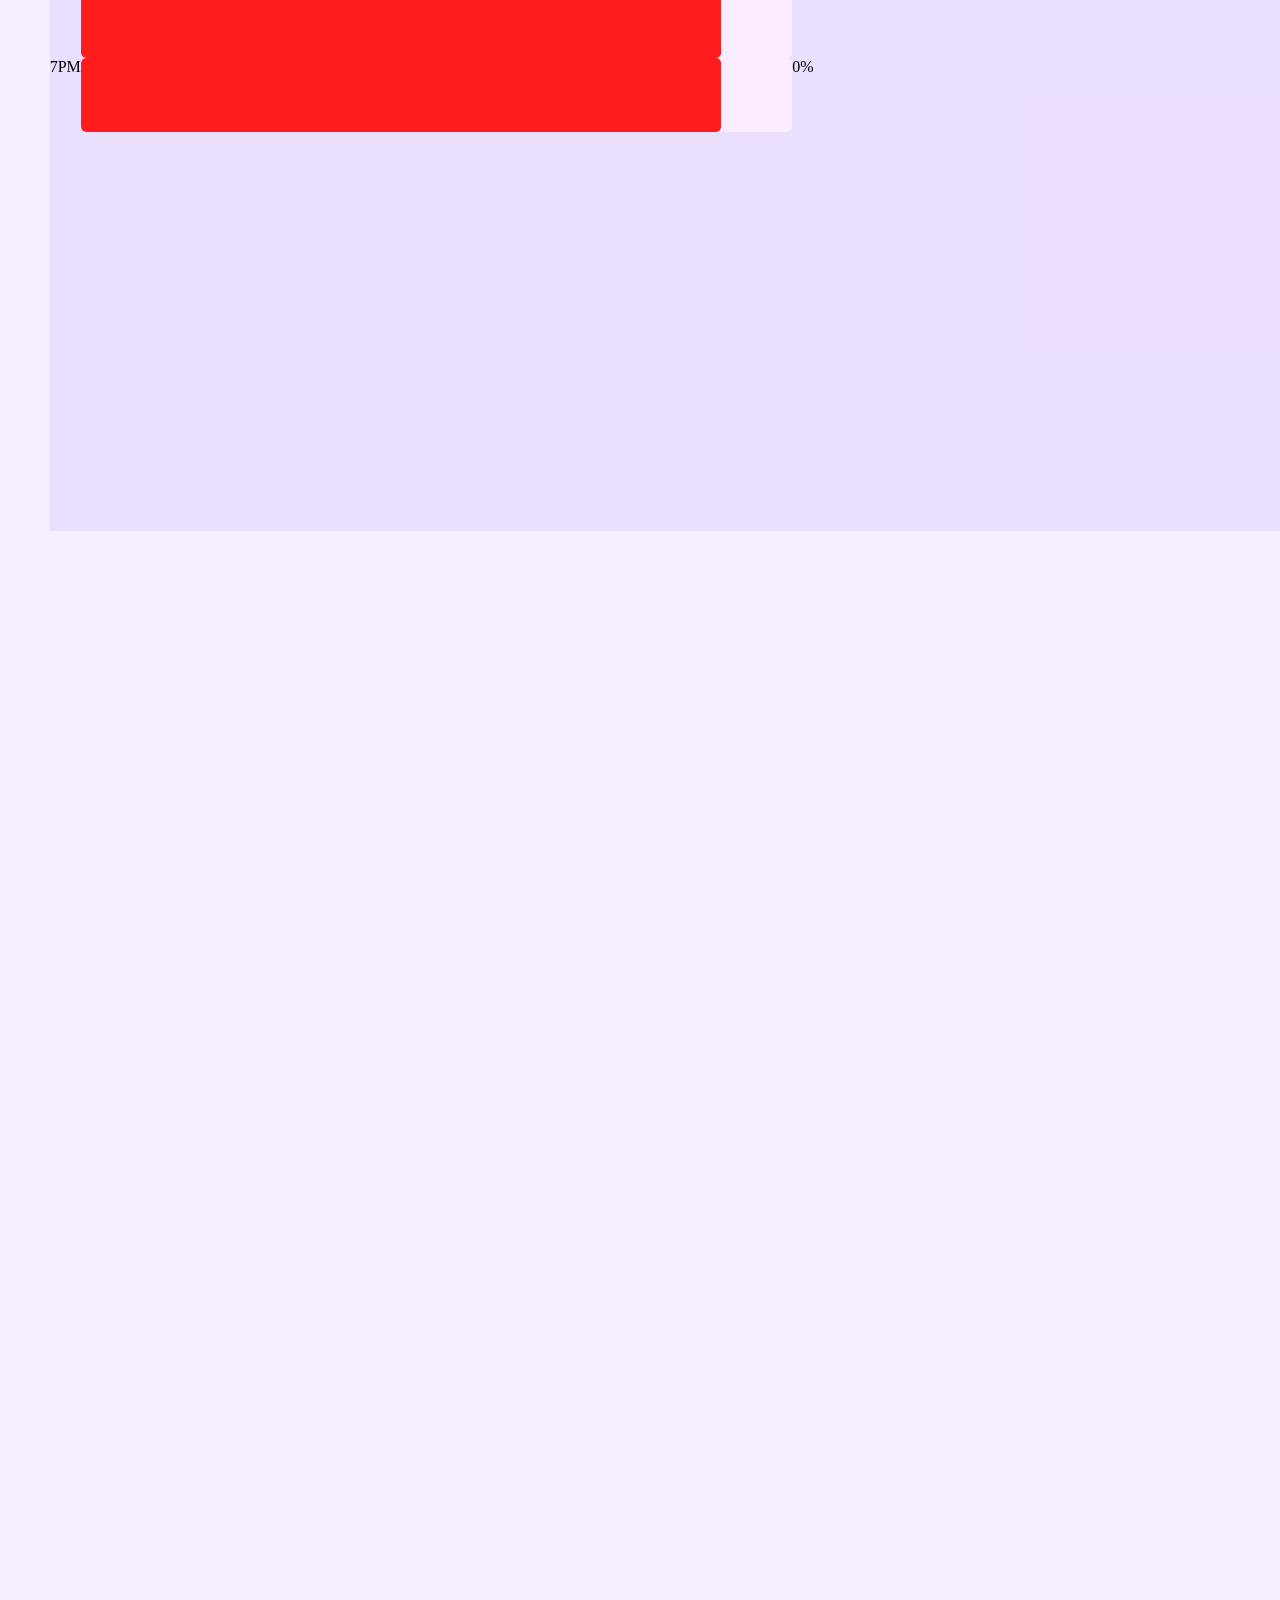
==== commit f3027adc: "asdf" ====
--- a/index.html
+++ b/index.html
@@ -316,18 +316,45 @@
                 <img src="" alt="">
                 <p>Chance of rain</p>
             </div>
-            <div>
-                <p>7pm</p> 
-                    
-                <div class="progress-bar">
-                    <div class="progress-bar__fill" ></div>
-                </div>
-
-                <p></p>
-
-            </div>
-
-
+            
+            <div>
+
+                <!-- Barras de progreso -->
+                <div>
+                    <p>7PM</p> 
+                    
+                    <div class="progress-bar">
+                        <div class="progress-bar__fill_one" ></div>
+                    </div>
+                    
+                    <p>0%</p>
+                    
+                </div>
+
+                <div>
+                    <p>7PM</p> 
+                    
+                    <div class="progress-bar">
+                        <div class="progress-bar__fill_two" ></div>
+                    </div>
+                    
+                    <p>0%</p>
+                    
+                </div>
+
+                <div>
+                    <p>7PM</p> 
+                    
+                    <div class="progress-bar">
+                        <div class="progress-bar__fill_three" ></div>
+                    </div>
+                    
+                    <p>0%</p>
+                    
+                </div>
+                
+                
+            </div>
 
         </section>
 
--- a/css/style.css
+++ b/css/style.css
@@ -395,6 +395,7 @@
             scale: 0.9;
             margin-left: 2vw;
             margin-right: 2vw;
+            color: black;
         }
         
         
@@ -404,7 +405,26 @@
         width: 100vw;
         height: 50vw;
         background-color: rgba(208, 188, 255, 0.3);
-
+        display: flex;
+        flex-direction: column;
+        
+        >div:nth-child(1){
+            display: flex;
+            flex-direction: row;
+
+        }
+
+        >div:nth-child(2){
+            display: flex;
+            flex-direction: column;
+
+
+            >div{
+                display: flex;
+                flex-direction: row;
+            }
+            
+        }
     }
 
 }
@@ -419,7 +439,7 @@
   }
 
   /* Parte rellena de la barra */
-  .progress-bar__fill {
+  .progress-bar__fill_one , .progress-bar__fill_two,.progress-bar__fill_three {
     height: 5.82vw;
     width: 50vw;                 /* El ancho se controlará dinámicamente */
     background-color: #ff1c1c; /* Color del relleno (morado) */
